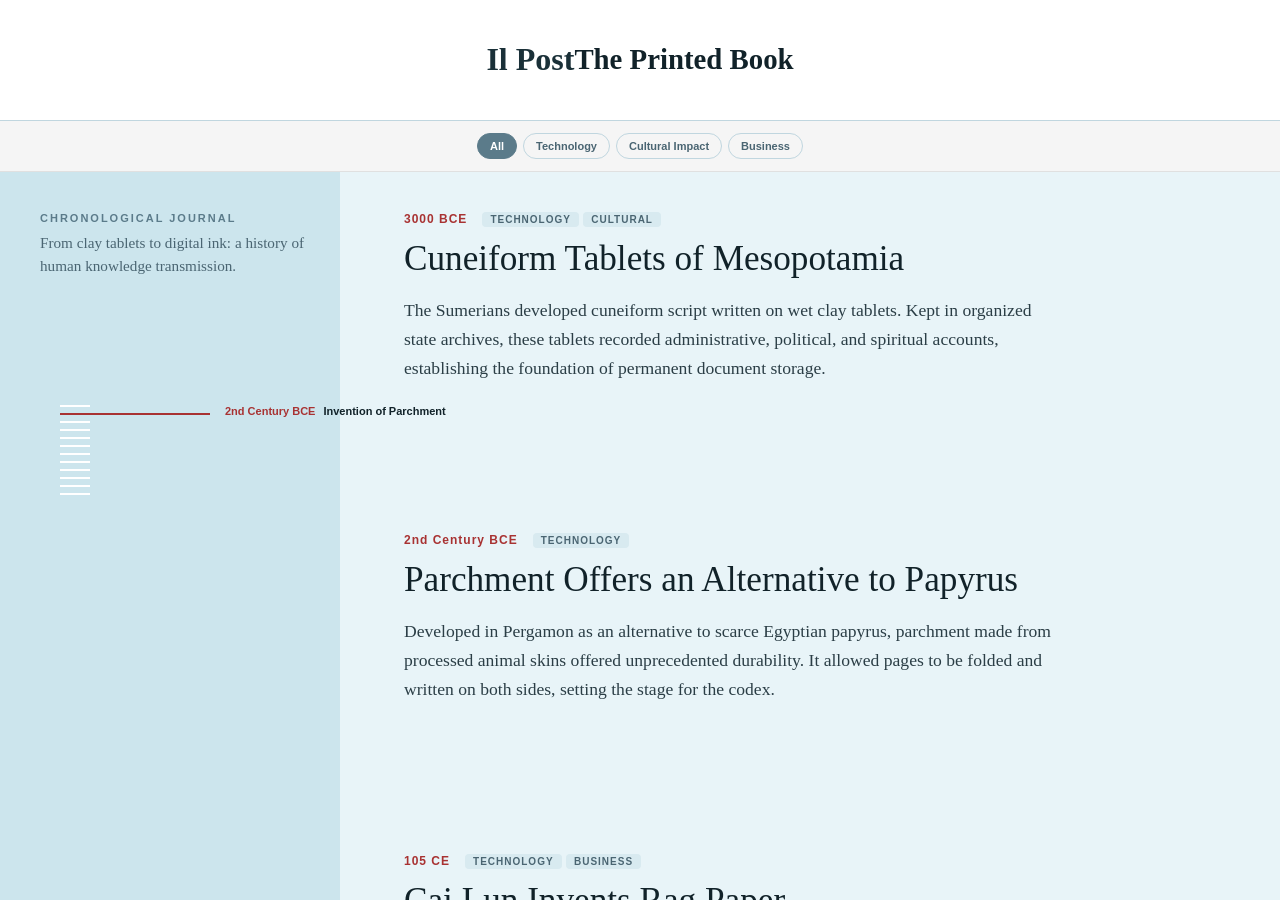
==== docs/index.html @ 60281491 "Update index.html - Restructure header, add mobile timeline, make articles collapsible" ====
<!DOCTYPE html>
<html lang="en">
<head>
  <meta charset="UTF-8">
  <meta name="viewport" content="width=device-width, initial-scale=1.0">
  <title>Il Post - The Printed Book</title>
  <link rel="stylesheet" href="style.css?v=4">
</head>
<body>
  <header class="top-header">
    <div class="header-left">
      <h1 class="header-logo">Il Post</h1>
    </div>
    <h1 class="header-title">The Printed Book</h1>
    <div class="header-right"></div>
  </header>

  <div class="subheader" id="subheader">
    <div class="subheader-filters">
      <button class="filter-btn active" data-filter="all">All</button>
      <button class="filter-btn" data-filter="technology">Technology</button>
      <button class="filter-btn" data-filter="cultural">Cultural Impact</button>
      <button class="filter-btn" data-filter="business">Business</button>
    </div>
  </div>

  <div class="main-content">
    <div class="sidebar">
      <header class="editorial-header">
        <span class="pub-meta">Chronological Journal</span>
        <p class="subtitle">From clay tablets to digital ink: a history of human knowledge transmission.</p>
      </header>
      
      <div class="timeline-bar" id="timeline-bar">
        <!-- Timeline lines dynamically generated by JS -->
      </div>
    </div>

    <main class="article-area" id="article-area">
      <!-- Article cards dynamically generated by JS -->
    </main>

    <div class="mobile-timeline" id="mobile-timeline">
      <!-- Mobile-friendly timeline generated by JS -->
    </div>
  </div>

  <!-- Home View (hidden by default) -->
  <div class="home-view" id="home-view" style="display: none;">
    <button class="back-button" id="back-button">← Back to Timeline</button>
    
    <div class="newspaper-layout">
      <div class="featured-article">
        <div class="featured-placeholder"></div>
        <div class="featured-text">
          <div class="featured-headline"></div>
          <div class="featured-description"></div>
        </div>
      </div>

      <div class="grid-articles">
        <div class="grid-item large">
          <div class="article-image"></div>
          <div class="article-headline"></div>
          <div class="article-snippet"></div>
        </div>

        <div class="grid-item">
          <div class="article-image"></div>
          <div class="article-headline"></div>
          <div class="article-snippet"></div>
        </div>

        <div class="grid-item">
          <div class="article-image"></div>
          <div class="article-headline"></div>
          <div class="article-snippet"></div>
        </div>

        <div class="grid-item">
          <div class="article-image"></div>
          <div class="article-headline"></div>
          <div class="article-snippet"></div>
        </div>

        <div class="grid-item">
          <div class="article-image"></div>
          <div class="article-headline"></div>
          <div class="article-snippet"></div>
        </div>

        <div class="grid-item large">
          <div class="article-image"></div>
          <div class="article-headline"></div>
          <div class="article-snippet"></div>
        </div>
      </div>

      <div class="sidebar-ads">
        <div class="ad-block"></div>
        <div class="ad-block"></div>
        <div class="ad-block"></div>
      </div>
    </div>
  </div>

  <script src="script.js?v=4"></script>
</body>
</html>
---- docs/style.css ----
/* Base Layout & Palette */
html, body {
  background-color: #e8f4f8;
  margin: 0;
  padding: 0;
  font-family: 'Georgia', serif;
  color: #1a3038;
  height: 100vh;
  overflow: hidden;
  display: flex;
  flex-direction: column;
}

/* Top Header */
.top-header {
  background-color: #ffffff;
  padding: 20px 40px;
  border-bottom: 1px solid #c0d6df;
  display: flex;
  justify-content: center;
  align-items: center;
  box-sizing: border-box;
  z-index: 30;
  position: relative;
}

.header-title {
  font-size: 1.8rem;
  font-weight: bold;
  color: #112229;
  margin: 0;
  cursor: pointer;
  transition: color 0.2s ease;
}

.header-title:hover {
  color: #5b7b8a;
}

/* Subheader */
.subheader {
  background-color: #f5f5f5;
  padding: 12px 40px;
  border-bottom: 1px solid #e0e0e0;
  display: flex;
  justify-content: center;
  align-items: center;
  z-index: 29;
}

.subheader-filters {
  display: flex;
  gap: 6px;
}

/* Main Content Container */
.main-content {
  display: flex;
  flex: 1;
  overflow: hidden;
}

/* Sidebar with light blue background */
.sidebar {
  position: relative;
  width: 340px;
  height: 100%;
  padding: 40px 20px 40px 40px;
  box-sizing: border-box;
  display: flex;
  flex-direction: column;
  justify-content: space-between;
  z-index: 10;
  pointer-events: none;
  background-color: #cce5ed;
}

.editorial-header {
  pointer-events: auto;
}

.pub-meta {
  font-family: 'Helvetica Neue', Arial, sans-serif;
  font-size: 11px;
  font-weight: bold;
  text-transform: uppercase;
  letter-spacing: 2px;
  color: #5b7b8a;
  display: block;
  margin-bottom: 8px;
}

.subtitle {
  font-size: 0.95rem;
  line-height: 1.5;
  color: #4a6572;
  margin: 0;
}

/* Filters */
.filter-btn {
  background: transparent;
  border: 1px solid #c0d6df;
  border-radius: 20px;
  padding: 6px 12px;
  font-family: 'Helvetica Neue', Arial, sans-serif;
  font-size: 11px;
  font-weight: bold;
  cursor: pointer;
  color: #4a6572;
  transition: all 0.2s ease;
}

.filter-btn:hover {
  background-color: #d8eaf0;
  color: #1a3038;
}

.filter-btn.active {
  background-color: #5b7b8a;
  color: #ffffff;
  border-color: #5b7b8a;
}

/* Timeline Bar (The Comb) - White */
.timeline-bar {
  position: fixed;
  left: 60px;
  top: 50%;
  transform: translateY(-50%);
  display: flex;
  flex-direction: column;
  justify-content: center;
  pointer-events: auto;
  z-index: 20;
}

.timeline-line {
  width: 30px;
  height: 2px;
  margin: 3px 0;
  background-color: #ffffff;
  cursor: pointer;
  position: relative;
  transition: width 0.3s cubic-bezier(0.25, 1, 0.5, 1), 
              background-color 0.3s, 
              opacity 0.4s ease, 
              transform 0.4s ease;
}

.timeline-line.hovered {
  width: 200px;
  background-color: #ffffff;
}

.timeline-line.hovered-above,
.timeline-line.hovered-below {
  width: 120px;
  background-color: #ffffff;
}

.timeline-line.hovered-near {
  width: 70px;
  background-color: #ffffff;
}

.timeline-line.active {
  background-color: #a83232;
  width: 150px;
}

.timeline-line .label {
  position: absolute;
  left: calc(100% + 15px);
  top: -8px;
  opacity: 0;
  pointer-events: none;
  transition: opacity 0.3s ease;
  white-space: nowrap;
  font-family: 'Helvetica Neue', Arial, sans-serif;
  font-size: 11px;
  font-weight: bold;
  color: #112229;
  display: flex;
  align-items: center;
  gap: 8px;
}

.timeline-line .label .label-date {
  color: #a83232;
}

.timeline-line.hovered .label,
.timeline-line.active .label {
  opacity: 1;
}

.timeline-line.filtered-out {
  opacity: 0.15;
  pointer-events: none;
}

/* Article Area */
.article-area {
  width: calc(100% - 340px);
  height: 100%;
  overflow-y: scroll;
  scroll-behavior: smooth;
  padding: 40px 10% 200px 5%;
  box-sizing: border-box;
  background-color: #e8f4f8;
}

.article-card {
  max-width: 650px;
  margin-bottom: 150px;
  opacity: 1;
  transform: translateY(0);
  transition: opacity 0.5s ease, transform 0.5s ease, filter 0.5s ease;
}

.article-card.filtered-out {
  opacity: 0.1;
  filter: blur(1px);
  pointer-events: none;
}

.card-meta {
  font-family: 'Helvetica Neue', Arial, sans-serif;
  font-size: 12px;
  font-weight: bold;
  letter-spacing: 1px;
  color: #a83232;
  margin-bottom: 12px;
  display: flex;
  gap: 15px;
  align-items: center;
}

.card-tag {
  background: #d8eaf0;
  color: #4a6572;
  padding: 2px 8px;
  border-radius: 4px;
  text-transform: uppercase;
  font-size: 10px;
}

.article-card h2 {
  font-family: 'Georgia', serif;
  font-size: 2.2rem;
  font-weight: normal;
  margin: 0 0 16px 0;
  color: #112229;
  line-height: 1.2;
}

.article-card p {
  font-size: 1.1rem;
  line-height: 1.65;
  color: #2b3e46;
  margin: 0;
}

.article-area::-webkit-scrollbar {
  width: 6px;
}
.article-area::-webkit-scrollbar-track {
  background: transparent;
}
.article-area::-webkit-scrollbar-thumb {
  background: #c0d6df;
  border-radius: 3px;
}

/* Home View / Newspaper Layout */
.home-view {
  width: 100%;
  height: 100%;
  overflow-y: auto;
  padding: 40px;
  box-sizing: border-box;
  background-color: #ffffff;
  position: relative;
}

.back-button {
  position: fixed;
  top: 20px;
  right: 40px;
  background-color: #5b7b8a;
  color: #ffffff;
  border: none;
  padding: 10px 20px;
  border-radius: 4px;
  font-family: 'Helvetica Neue', Arial, sans-serif;
  font-size: 12px;
  font-weight: bold;
  cursor: pointer;
  transition: background-color 0.2s ease;
  z-index: 50;
}

.back-button:hover {
  background-color: #4a6572;
}

.newspaper-layout {
  max-width: 1200px;
  margin: 0 auto;
  display: grid;
  grid-template-columns: 1fr 300px;
  gap: 30px;
}

/* Featured Article */
.featured-article {
  grid-column: 1;
  display: grid;
  grid-template-columns: 400px 1fr;
  gap: 20px;
  margin-bottom: 30px;
  align-items: start;
}

.featured-placeholder {
  width: 400px;
  height: 250px;
  background: linear-gradient(135deg, #e0e0e0 0%, #f5f5f5 100%);
  border-radius: 4px;
}

.featured-text {
  display: flex;
  flex-direction: column;
  justify-content: center;
  gap: 12px;
}

.featured-headline {
  width: 100%;
  height: 32px;
  background: #d8d8d8;
  border-radius: 4px;
}

.featured-description {
  width: 95%;
  height: 80px;
  background: #efefef;
  border-radius: 4px;
}

/* Article Grid */
.grid-articles {
  grid-column: 1;
  display: grid;
  grid-template-columns: repeat(2, 1fr);
  gap: 25px;
  margin-bottom: 30px;
}

.grid-item {
  display: flex;
  flex-direction: column;
  gap: 12px;
}

.grid-item.large {
  grid-column: span 2;
}

.grid-item.large .article-image {
  width: 100%;
  height: 300px;
}

.article-image {
  width: 100%;
  height: 180px;
  background: linear-gradient(135deg, #e8e8e8 0%, #f8f8f8 100%);
  border-radius: 4px;
}

.article-headline {
  width: 100%;
  height: 20px;
  background: #d5d5d5;
  border-radius: 3px;
}

.article-snippet {
  width: 95%;
  height: 40px;
  background: #efefef;
  border-radius: 3px;
}

/* Sidebar Ads */
.sidebar-ads {
  grid-column: 2;
  display: flex;
  flex-direction: column;
  gap: 20px;
  align-self: start;
  grid-row: 1 / 10;
}

.ad-block {
  width: 100%;
  height: 250px;
  background: linear-gradient(135deg, #f0f0f0 0%, #fafafa 100%);
  border-radius: 4px;
  border: 1px solid #e0e0e0;
}
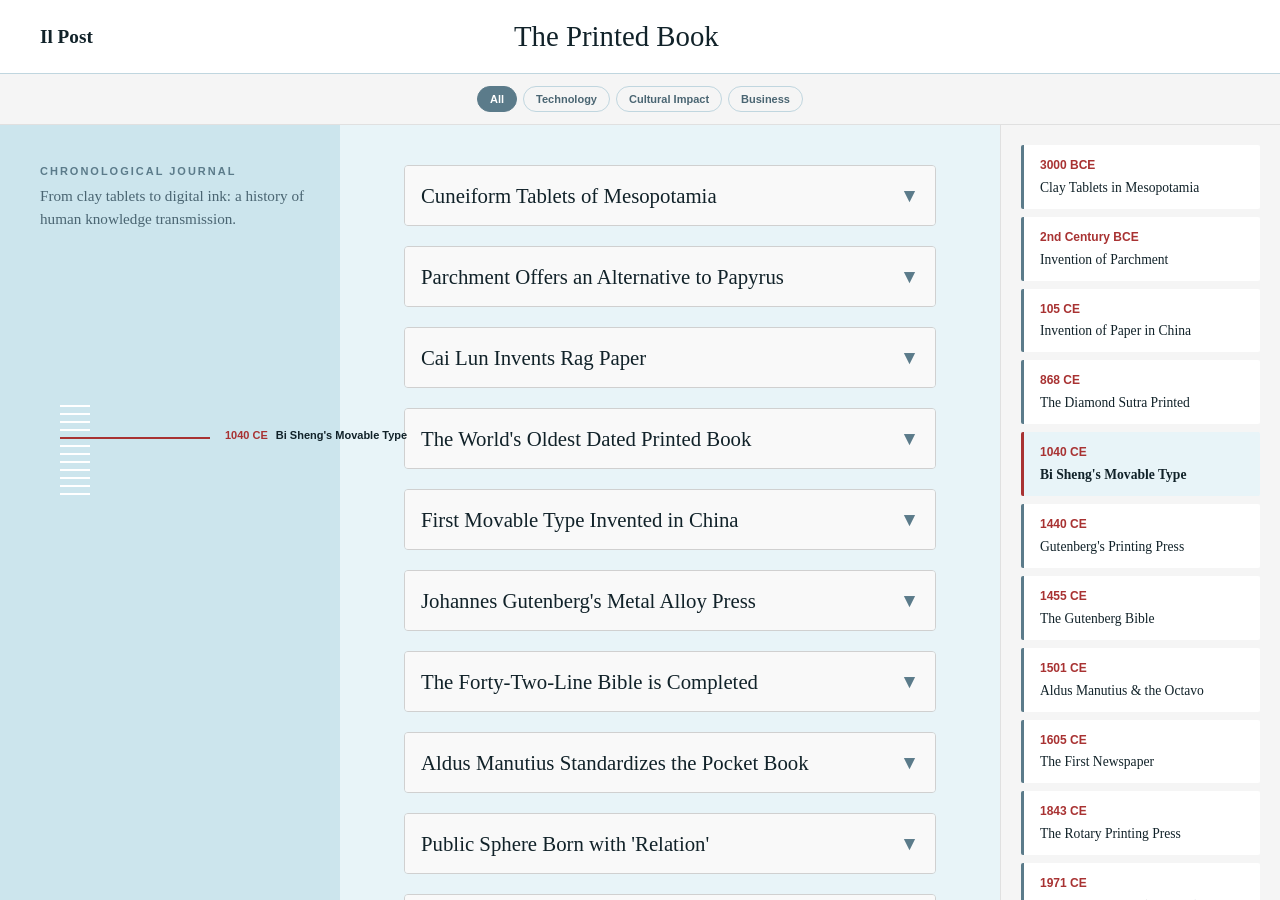
==== commit 569e7fff: "Fix: Il Post clickable in top-left, click triggers home view" ====
--- a/docs/index.html
+++ b/docs/index.html
@@ -4,13 +4,11 @@
   <meta charset="UTF-8">
   <meta name="viewport" content="width=device-width, initial-scale=1.0">
   <title>Il Post - The Printed Book</title>
-  <link rel="stylesheet" href="style.css?v=4">
+  <link rel="stylesheet" href="style.css?v=5">
 </head>
 <body>
   <header class="top-header">
-    <div class="header-left">
-      <h1 class="header-logo">Il Post</h1>
-    </div>
+    <h1 class="header-logo">Il Post</h1>
     <h1 class="header-title">The Printed Book</h1>
     <div class="header-right"></div>
   </header>
@@ -104,6 +102,6 @@
     </div>
   </div>
 
-  <script src="script.js?v=4"></script>
+  <script src="script.js?v=5"></script>
 </body>
 </html>
--- a/docs/style.css
+++ b/docs/style.css
@@ -17,15 +17,18 @@
   padding: 20px 40px;
   border-bottom: 1px solid #c0d6df;
   display: flex;
-  justify-content: center;
+  justify-content: space-between;
   align-items: center;
   box-sizing: border-box;
   z-index: 30;
-  position: relative;
-}
-
-.header-title {
-  font-size: 1.8rem;
+}
+
+.header-left {
+  flex: 0 0 auto;
+}
+
+.header-logo {
+  font-size: 1.2rem;
   font-weight: bold;
   color: #112229;
   margin: 0;
@@ -33,8 +36,22 @@
   transition: color 0.2s ease;
 }
 
-.header-title:hover {
+.header-logo:hover {
   color: #5b7b8a;
+}
+
+.header-title {
+  font-size: 1.8rem;
+  font-weight: normal;
+  color: #112229;
+  margin: 0;
+  flex: 1;
+  text-align: center;
+}
+
+.header-right {
+  flex: 0 0 auto;
+  width: 100px;
 }
 
 /* Subheader */
@@ -46,6 +63,10 @@
   justify-content: center;
   align-items: center;
   z-index: 29;
+}
+
+.subheader.hidden {
+  display: none;
 }
 
 .subheader-filters {
@@ -202,27 +223,68 @@
 
 /* Article Area */
 .article-area {
-  width: calc(100% - 340px);
+  flex: 1;
   height: 100%;
   overflow-y: scroll;
   scroll-behavior: smooth;
-  padding: 40px 10% 200px 5%;
+  padding: 40px 5%;
   box-sizing: border-box;
   background-color: #e8f4f8;
 }
 
+/* Collapsible Article Cards */
 .article-card {
-  max-width: 650px;
-  margin-bottom: 150px;
-  opacity: 1;
-  transform: translateY(0);
-  transition: opacity 0.5s ease, transform 0.5s ease, filter 0.5s ease;
-}
-
-.article-card.filtered-out {
-  opacity: 0.1;
-  filter: blur(1px);
-  pointer-events: none;
+  max-width: 600px;
+  margin-bottom: 20px;
+  background: #ffffff;
+  border: 1px solid #d0d0d0;
+  border-radius: 4px;
+  cursor: pointer;
+  transition: all 0.3s ease;
+  overflow: hidden;
+}
+
+.article-card:hover {
+  box-shadow: 0 2px 8px rgba(0, 0, 0, 0.1);
+}
+
+.article-card-header {
+  padding: 16px;
+  background: #f9f9f9;
+  display: flex;
+  justify-content: space-between;
+  align-items: center;
+}
+
+.article-card h2 {
+  font-family: 'Georgia', serif;
+  font-size: 1.3rem;
+  font-weight: normal;
+  margin: 0;
+  color: #112229;
+  line-height: 1.3;
+  flex: 1;
+}
+
+.article-toggle {
+  font-size: 1.2rem;
+  color: #5b7b8a;
+  margin-left: 16px;
+  transition: transform 0.3s ease;
+}
+
+.article-card.expanded .article-toggle {
+  transform: rotate(180deg);
+}
+
+.article-card-content {
+  max-height: 0;
+  overflow: hidden;
+  transition: max-height 0.3s ease;
+}
+
+.article-card.expanded .article-card-content {
+  max-height: 1000px;
 }
 
 .card-meta {
@@ -233,8 +295,9 @@
   color: #a83232;
   margin-bottom: 12px;
   display: flex;
-  gap: 15px;
-  align-items: center;
+  gap: 12px;
+  flex-wrap: wrap;
+  padding: 0 16px 16px 16px;
 }
 
 .card-tag {
@@ -246,20 +309,17 @@
   font-size: 10px;
 }
 
-.article-card h2 {
-  font-family: 'Georgia', serif;
-  font-size: 2.2rem;
-  font-weight: normal;
-  margin: 0 0 16px 0;
-  color: #112229;
-  line-height: 1.2;
-}
-
 .article-card p {
-  font-size: 1.1rem;
+  font-size: 1rem;
   line-height: 1.65;
   color: #2b3e46;
   margin: 0;
+  padding: 0 16px 16px 16px;
+}
+
+.article-card.filtered-out {
+  opacity: 0.1;
+  pointer-events: none;
 }
 
 .article-area::-webkit-scrollbar {
@@ -271,6 +331,53 @@
 .article-area::-webkit-scrollbar-thumb {
   background: #c0d6df;
   border-radius: 3px;
+}
+
+/* Mobile Timeline */
+.mobile-timeline {
+  width: 280px;
+  height: 100%;
+  padding: 20px;
+  box-sizing: border-box;
+  background-color: #f5f5f5;
+  border-left: 1px solid #e0e0e0;
+  overflow-y: auto;
+}
+
+.mobile-timeline-item {
+  padding: 12px 16px;
+  margin-bottom: 8px;
+  background: #ffffff;
+  border-left: 3px solid #5b7b8a;
+  border-radius: 2px;
+  cursor: pointer;
+  transition: all 0.2s ease;
+  font-size: 0.9rem;
+  line-height: 1.4;
+}
+
+.mobile-timeline-item:hover {
+  background: #f0f0f0;
+  border-left-color: #a83232;
+}
+
+.mobile-timeline-item.active {
+  background: #e8f4f8;
+  border-left-color: #a83232;
+  font-weight: bold;
+}
+
+.mobile-timeline-date {
+  font-family: 'Helvetica Neue', Arial, sans-serif;
+  font-size: 0.75rem;
+  color: #a83232;
+  font-weight: bold;
+  margin-bottom: 4px;
+}
+
+.mobile-timeline-title {
+  color: #112229;
+  font-size: 0.85rem;
 }
 
 /* Home View / Newspaper Layout */
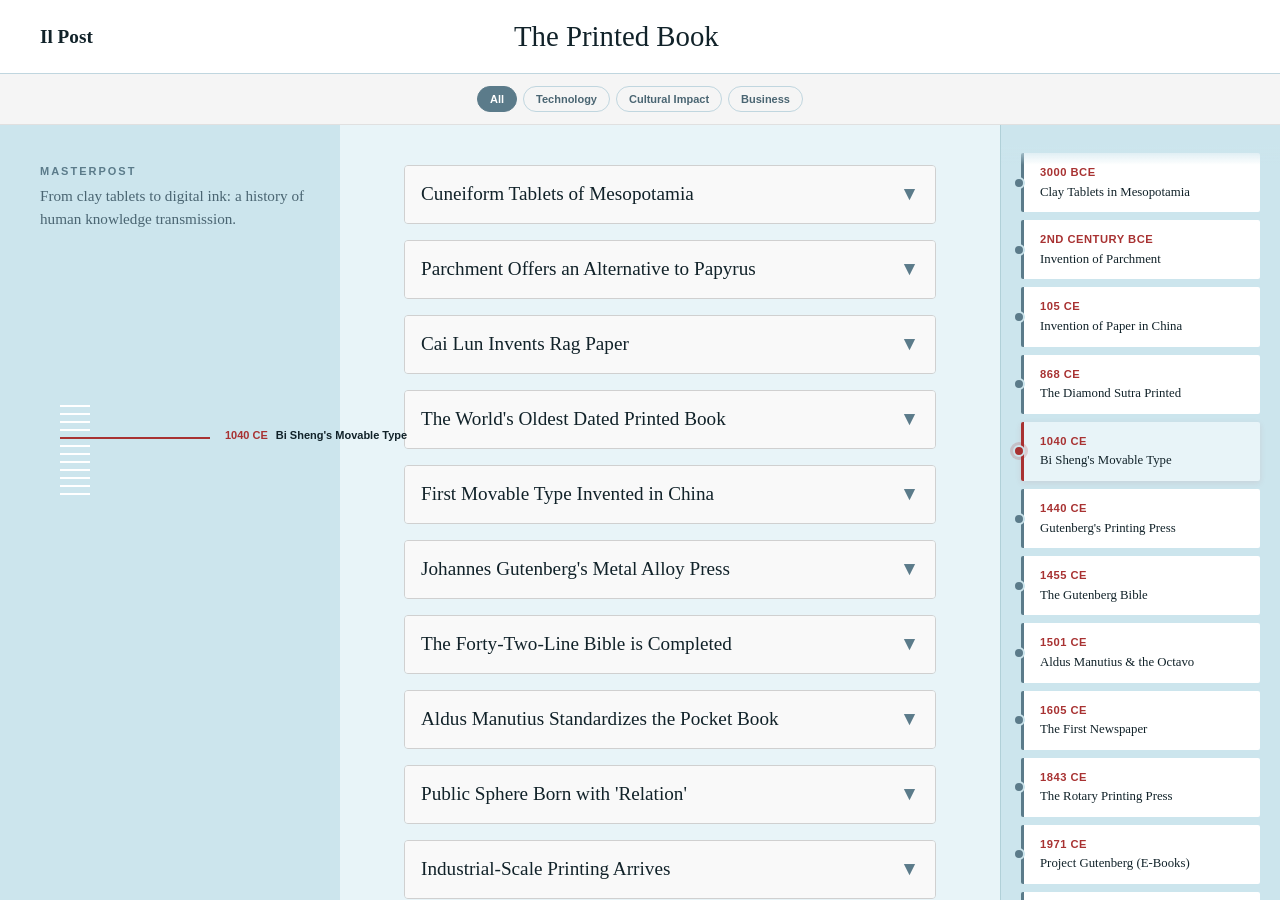
==== commit 378024a7: "almm" ====
--- a/docs/index.html
+++ b/docs/index.html
@@ -25,7 +25,7 @@
   <div class="main-content">
     <div class="sidebar">
       <header class="editorial-header">
-        <span class="pub-meta">Chronological Journal</span>
+        <span class="pub-meta">Masterpost</span>
         <p class="subtitle">From clay tablets to digital ink: a history of human knowledge transmission.</p>
       </header>
       
--- a/docs/style.css
+++ b/docs/style.css
@@ -21,10 +21,7 @@
   align-items: center;
   box-sizing: border-box;
   z-index: 30;
-}
-
-.header-left {
-  flex: 0 0 auto;
+  position: relative;
 }
 
 .header-logo {
@@ -34,6 +31,7 @@
   margin: 0;
   cursor: pointer;
   transition: color 0.2s ease;
+  white-space: nowrap;
 }
 
 .header-logo:hover {
@@ -63,6 +61,7 @@
   justify-content: center;
   align-items: center;
   z-index: 29;
+  transition: opacity 0.3s ease;
 }
 
 .subheader.hidden {
@@ -235,13 +234,12 @@
 /* Collapsible Article Cards */
 .article-card {
   max-width: 600px;
-  margin-bottom: 20px;
+  margin-bottom: 16px;
   background: #ffffff;
   border: 1px solid #d0d0d0;
   border-radius: 4px;
-  cursor: pointer;
+  overflow: hidden;
   transition: all 0.3s ease;
-  overflow: hidden;
 }
 
 .article-card:hover {
@@ -254,11 +252,18 @@
   display: flex;
   justify-content: space-between;
   align-items: center;
+  cursor: pointer;
+  user-select: none;
+  transition: background 0.2s ease;
+}
+
+.article-card-header:hover {
+  background: #f0f0f0;
 }
 
 .article-card h2 {
   font-family: 'Georgia', serif;
-  font-size: 1.3rem;
+  font-size: 1.2rem;
   font-weight: normal;
   margin: 0;
   color: #112229;
@@ -271,6 +276,7 @@
   color: #5b7b8a;
   margin-left: 16px;
   transition: transform 0.3s ease;
+  flex-shrink: 0;
 }
 
 .article-card.expanded .article-toggle {
@@ -280,11 +286,12 @@
 .article-card-content {
   max-height: 0;
   overflow: hidden;
-  transition: max-height 0.3s ease;
+  transition: max-height 0.4s ease-out;
 }
 
 .article-card.expanded .article-card-content {
-  max-height: 1000px;
+  max-height: 1500px;
+  transition: max-height 0.4s ease-in;
 }
 
 .card-meta {
@@ -297,7 +304,7 @@
   display: flex;
   gap: 12px;
   flex-wrap: wrap;
-  padding: 0 16px 16px 16px;
+  padding: 0 16px 12px 16px;
 }
 
 .card-tag {
@@ -333,51 +340,103 @@
   border-radius: 3px;
 }
 
-/* Mobile Timeline */
+/* Mobile Timeline - Personalized Design */
 .mobile-timeline {
   width: 280px;
   height: 100%;
   padding: 20px;
   box-sizing: border-box;
-  background-color: #f5f5f5;
-  border-left: 1px solid #e0e0e0;
+  background-color: #cce5ed;
+  border-left: 1px solid #b0d0d8;
   overflow-y: auto;
+  display: flex;
+  flex-direction: column;
+  gap: 8px;
+}
+
+.mobile-timeline::before {
+  content: '';
+  position: sticky;
+  top: 0;
+  height: 20px;
+  background: linear-gradient(to bottom, #cce5ed, transparent);
+  margin: -20px -20px 0 -20px;
+  padding: 20px 20px 0 20px;
+  z-index: 5;
 }
 
 .mobile-timeline-item {
   padding: 12px 16px;
-  margin-bottom: 8px;
   background: #ffffff;
   border-left: 3px solid #5b7b8a;
   border-radius: 2px;
   cursor: pointer;
   transition: all 0.2s ease;
-  font-size: 0.9rem;
-  line-height: 1.4;
+  font-size: 0.85rem;
+  line-height: 1.3;
+  position: relative;
+}
+
+.mobile-timeline-item::before {
+  content: '';
+  position: absolute;
+  left: -11px;
+  top: 50%;
+  transform: translateY(-50%);
+  width: 8px;
+  height: 8px;
+  background: #5b7b8a;
+  border-radius: 50%;
+  border: 2px solid #cce5ed;
 }
 
 .mobile-timeline-item:hover {
-  background: #f0f0f0;
+  background: #f5f5f5;
   border-left-color: #a83232;
+  transform: translateX(4px);
+}
+
+.mobile-timeline-item:hover::before {
+  background: #a83232;
 }
 
 .mobile-timeline-item.active {
   background: #e8f4f8;
   border-left-color: #a83232;
   font-weight: bold;
+  box-shadow: 0 2px 6px rgba(168, 50, 50, 0.1);
+}
+
+.mobile-timeline-item.active::before {
+  background: #a83232;
+  box-shadow: 0 0 0 3px rgba(168, 50, 50, 0.2);
 }
 
 .mobile-timeline-date {
   font-family: 'Helvetica Neue', Arial, sans-serif;
-  font-size: 0.75rem;
+  font-size: 0.7rem;
   color: #a83232;
   font-weight: bold;
   margin-bottom: 4px;
+  text-transform: uppercase;
+  letter-spacing: 0.5px;
 }
 
 .mobile-timeline-title {
   color: #112229;
-  font-size: 0.85rem;
+  font-size: 0.8rem;
+  font-weight: 500;
+}
+
+.mobile-timeline::-webkit-scrollbar {
+  width: 6px;
+}
+.mobile-timeline::-webkit-scrollbar-track {
+  background: transparent;
+}
+.mobile-timeline::-webkit-scrollbar-thumb {
+  background: #b0d0d8;
+  border-radius: 3px;
 }
 
 /* Home View / Newspaper Layout */
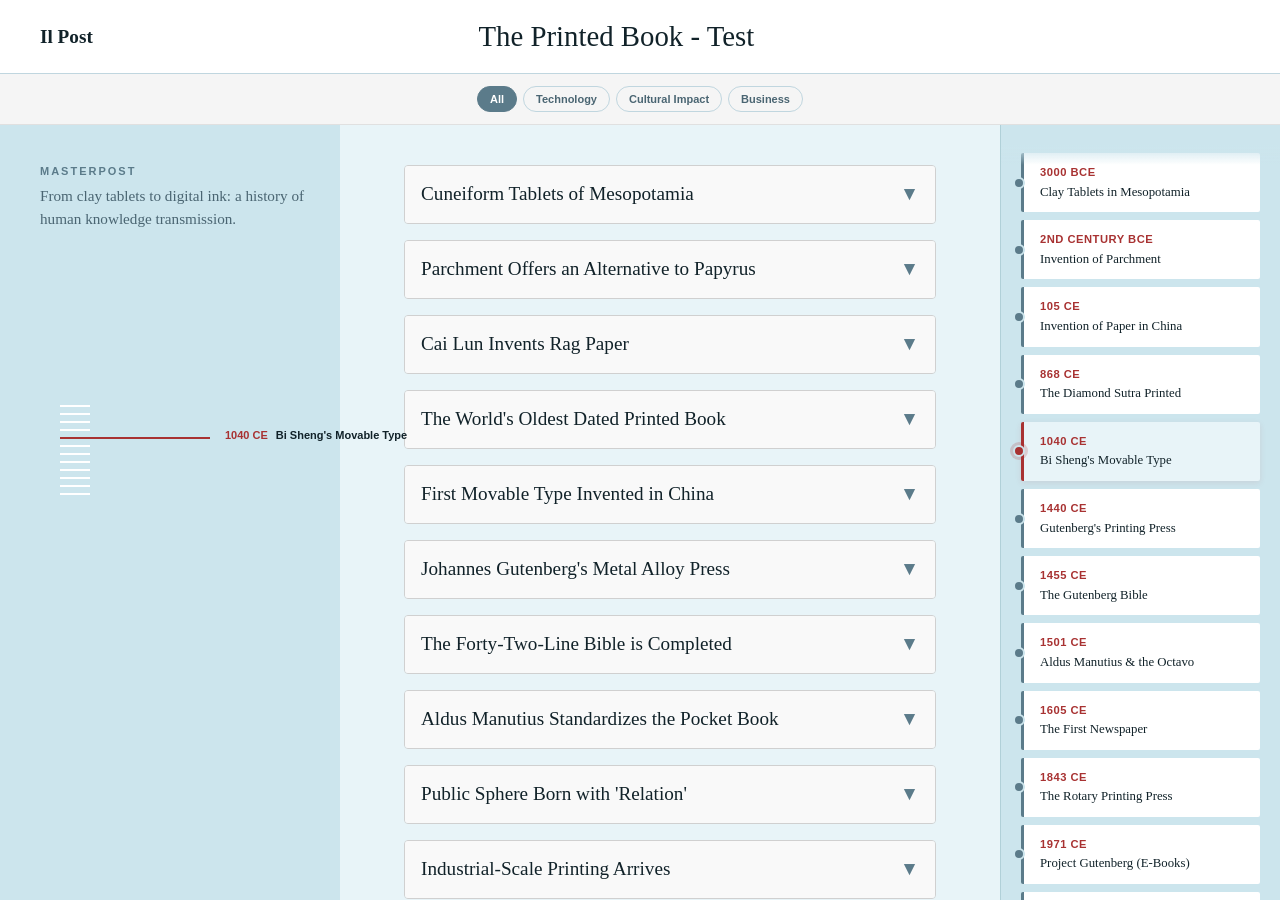
==== commit 1ea1465f: "test" ====
--- a/docs/index.html
+++ b/docs/index.html
@@ -9,7 +9,7 @@
 <body>
   <header class="top-header">
     <h1 class="header-logo">Il Post</h1>
-    <h1 class="header-title">The Printed Book</h1>
+    <h1 class="header-title">The Printed Book - Test</h1>
     <div class="header-right"></div>
   </header>
 
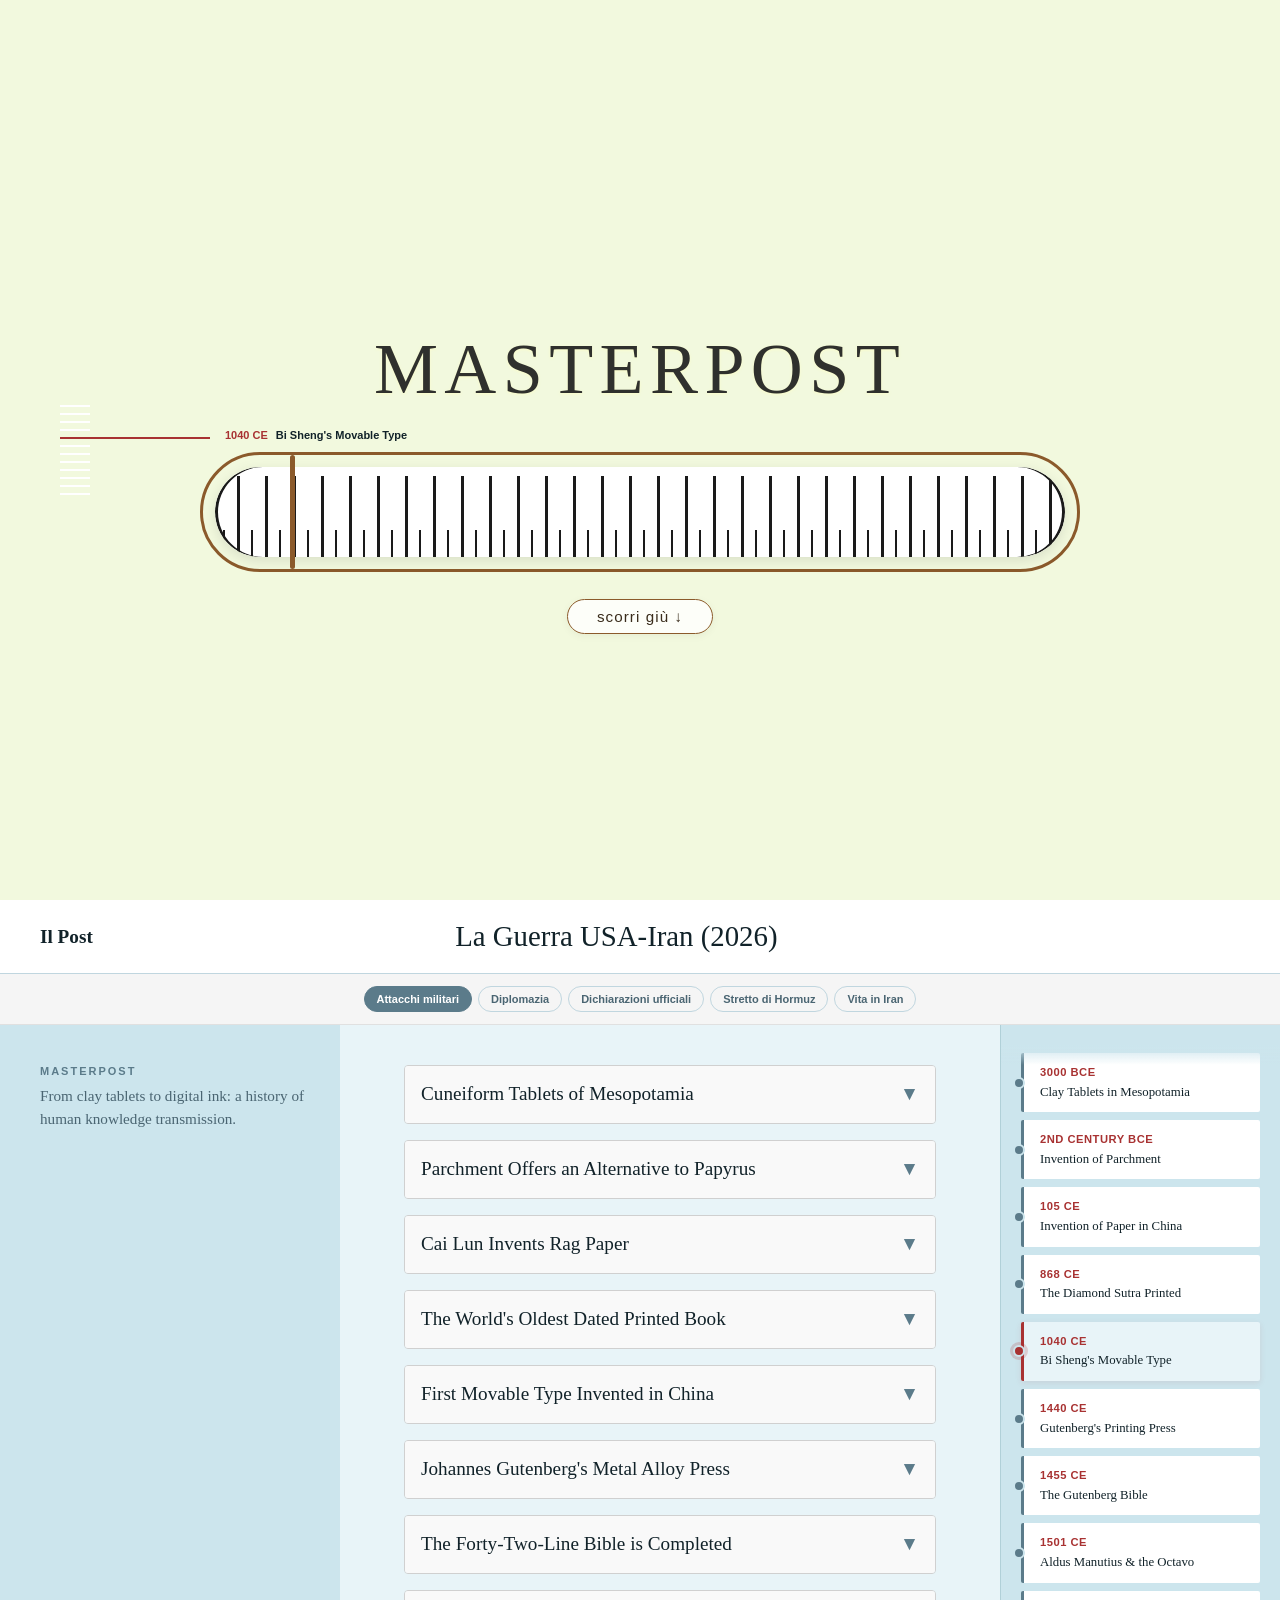
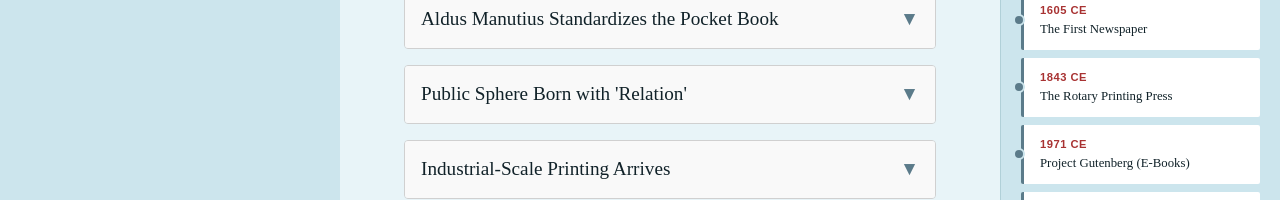
==== commit 7db4986a: "MajorUpdate" ====
--- a/docs/index.html
+++ b/docs/index.html
@@ -4,104 +4,96 @@
   <meta charset="UTF-8">
   <meta name="viewport" content="width=device-width, initial-scale=1.0">
   <title>Il Post - The Printed Book</title>
-  <link rel="stylesheet" href="style.css?v=5">
+  <link rel="stylesheet" href="style.css?v=7">
 </head>
 <body>
-  <header class="top-header">
-    <h1 class="header-logo">Il Post</h1>
-    <h1 class="header-title">The Printed Book - Test</h1>
-    <div class="header-right"></div>
-  </header>
 
-  <div class="subheader" id="subheader">
-    <div class="subheader-filters">
-      <button class="filter-btn active" data-filter="all">All</button>
-      <button class="filter-btn" data-filter="technology">Technology</button>
-      <button class="filter-btn" data-filter="cultural">Cultural Impact</button>
-      <button class="filter-btn" data-filter="business">Business</button>
+  <!-- NUOVA COPERTINA (montagna + MASTERPOST + timeline + scorri giù) -->
+  <section class="cover-section" id="cover-section">
+    <div class="cover-hero">
+      <div class="cover-container">
+        <h1 class="cover-title">MASTERPOST</h1>
+        <div class="cover-timeline-wrapper" id="coverTimelineWrapper">
+          <div class="cover-timeline-bar" id="coverTimelineBar"></div>
+          <div class="cover-timeline-indicator" id="coverIndicator"></div>
+        </div>
+        <button class="cover-scroll-button" onclick="scrollToMain()">
+          scorri giù ↓
+        </button>
+      </div>
     </div>
-  </div>
+  </section>
 
-  <div class="main-content">
-    <div class="sidebar">
-      <header class="editorial-header">
-        <span class="pub-meta">Masterpost</span>
-        <p class="subtitle">From clay tablets to digital ink: a history of human knowledge transmission.</p>
-      </header>
-      
-      <div class="timeline-bar" id="timeline-bar">
-        <!-- Timeline lines dynamically generated by JS -->
+  <!-- CONTENITORE PRINCIPALE (header + subheader + masterpost + home view) -->
+  <div class="main-wrapper" id="main-wrapper">
+    <header class="top-header">
+      <h1 class="header-logo">Il Post</h1>
+      <h1 class="header-title">La Guerra USA-Iran (2026)</h1>
+      <div class="header-right"></div>
+    </header>
+
+    <div class="subheader" id="subheader">
+      <div class="subheader-filters">
+        <button class="filter-btn active" data-filter="all">Attacchi militari</button>
+        <button class="filter-btn" data-filter="technology">Diplomazia</button>
+        <button class="filter-btn" data-filter="cultural">Dichiarazioni ufficiali</button>
+        <button class="filter-btn" data-filter="business">Stretto di Hormuz</button>
+        <button class="filter-btn" data-filter="business">Vita in Iran</button>
       </div>
     </div>
 
-    <main class="article-area" id="article-area">
-      <!-- Article cards dynamically generated by JS -->
-    </main>
-
-    <div class="mobile-timeline" id="mobile-timeline">
-      <!-- Mobile-friendly timeline generated by JS -->
-    </div>
-  </div>
-
-  <!-- Home View (hidden by default) -->
-  <div class="home-view" id="home-view" style="display: none;">
-    <button class="back-button" id="back-button">← Back to Timeline</button>
-    
-    <div class="newspaper-layout">
-      <div class="featured-article">
-        <div class="featured-placeholder"></div>
-        <div class="featured-text">
-          <div class="featured-headline"></div>
-          <div class="featured-description"></div>
-        </div>
+    <div class="main-content">
+      <div class="sidebar">
+        <header class="editorial-header">
+          <span class="pub-meta">Masterpost</span>
+          <p class="subtitle">From clay tablets to digital ink: a history of human knowledge transmission.</p>
+        </header>
+        <div class="timeline-bar" id="timeline-bar"></div>
       </div>
 
-      <div class="grid-articles">
-        <div class="grid-item large">
-          <div class="article-image"></div>
-          <div class="article-headline"></div>
-          <div class="article-snippet"></div>
+      <main class="article-area" id="article-area"></main>
+
+      <div class="mobile-timeline" id="mobile-timeline"></div>
+    </div>
+
+    <div class="home-view" id="home-view" style="display: none;">
+      <button class="back-button" id="back-button">← Back to Timeline</button>
+      <div class="newspaper-layout">
+        <!-- (contenuto fittizio invariato) -->
+        <div class="featured-article">
+          <div class="featured-placeholder"></div>
+          <div class="featured-text">
+            <div class="featured-headline"></div>
+            <div class="featured-description"></div>
+          </div>
         </div>
-
-        <div class="grid-item">
-          <div class="article-image"></div>
-          <div class="article-headline"></div>
-          <div class="article-snippet"></div>
+        <div class="grid-articles">
+          <div class="grid-item large"><div class="article-image"></div><div class="article-headline"></div><div class="article-snippet"></div></div>
+          <div class="grid-item"><div class="article-image"></div><div class="article-headline"></div><div class="article-snippet"></div></div>
+          <div class="grid-item"><div class="article-image"></div><div class="article-headline"></div><div class="article-snippet"></div></div>
+          <div class="grid-item"><div class="article-image"></div><div class="article-headline"></div><div class="article-snippet"></div></div>
+          <div class="grid-item"><div class="article-image"></div><div class="article-headline"></div><div class="article-snippet"></div></div>
+          <div class="grid-item large"><div class="article-image"></div><div class="article-headline"></div><div class="article-snippet"></div></div>
         </div>
-
-        <div class="grid-item">
-          <div class="article-image"></div>
-          <div class="article-headline"></div>
-          <div class="article-snippet"></div>
+        <div class="sidebar-ads">
+          <div class="ad-block"></div>
+          <div class="ad-block"></div>
+          <div class="ad-block"></div>
         </div>
-
-        <div class="grid-item">
-          <div class="article-image"></div>
-          <div class="article-headline"></div>
-          <div class="article-snippet"></div>
-        </div>
-
-        <div class="grid-item">
-          <div class="article-image"></div>
-          <div class="article-headline"></div>
-          <div class="article-snippet"></div>
-        </div>
-
-        <div class="grid-item large">
-          <div class="article-image"></div>
-          <div class="article-headline"></div>
-          <div class="article-snippet"></div>
-        </div>
-      </div>
-
-      <div class="sidebar-ads">
-        <div class="ad-block"></div>
-        <div class="ad-block"></div>
-        <div class="ad-block"></div>
       </div>
     </div>
   </div>
 
-  <script src="script.js?v=5"></script>
+  <!-- COPERTINA INIZIALE (immagine + due pulsanti) -->
+  <div id="initial-cover" class="initial-cover">
+    <!-- Cerchio invisibile che si espanderà al click -->
+    <div id="transition-ripple" class="transition-ripple"></div>
+    <!-- pulsante, ora trasparente -->
+
+    <button id="masterpost-button" onclick="triggerCoverAnimation()">MasterPost Guerra Usa Iran</button>
+
+  </div>
+
+  <script src="script.js?v=7"></script>
 </body>
 </html>
--- a/docs/style.css
+++ b/docs/style.css
@@ -1,14 +1,219 @@
-/* Base Layout & Palette */
+/* ========== RESET E STRUTTURA SCORREVOLE ========== */
 html, body {
-  background-color: #e8f4f8;
   margin: 0;
   padding: 0;
   font-family: 'Georgia', serif;
   color: #1a3038;
+  background-color: #e8f4f8;
+  scroll-behavior: smooth;
+}
+
+/* ========== COPERTINA INIZIALE (overlay fisso) ========== */
+.initial-cover {
+  position: fixed;
+  top: 0;
+  left: 0;
+  width: 100vw;
   height: 100vh;
+  background-image: url('IlPostFigma.png');
+  background-size: cover;
+  background-position: center;
+  display: flex;
+  justify-content: center;
+  align-items: center;
+  gap: 2rem;
+  z-index: 1000;
+
+  /* Gestione della dissolvenza finale */
+  transition: opacity 0.25s ease-out, visibility 0.25s;
+  opacity: 1;
+  visibility: visible;
+}
+
+.initial-cover.fade-out {
+  opacity: 0;
+  visibility: hidden;
+}
+
+#masterpost-button {
+  /* Regola queste dimensioni (o usa width/height) per coprire il tuo bottone disegnato */
+  padding: 20px 40px; 
+  font-size: 1.5rem;
+  font-weight: bold;
+  border: none;
+  cursor: pointer;
+  border-radius: 10px;
+  
+  /* Rendo il testo e lo sfondo invisibili ma perfettamente cliccabili */
+  color: transparent;
+  background-color: transparent;
+  
+  /* Sicurezza per i livelli di click */
+  position: relative;
+  z-index: 1010; 
+  outline: none;
+}
+/* ========== EFFETTO DI ESPANSIONE (RIPPLE) ========== */
+.transition-ripple {
+  position: absolute;
+  /* Parte dal centro (coincide con la posizione attuale del bottone) */
+  top: 50%;
+  left: 50%;
+  transform: translate(-50%, -50%);
+  width: 0;
+  height: 0;
+  border-radius: 50%;
+  
+  /* Scegli il colore dell'onda d'urto (es. bianco, nero, o un rosso #ff0000) */
+  background-color: ##fffd8d; 
+  
+  pointer-events: none; /* Evita che blocchi il click sul bottone */
+  z-index: 1005;
+  
+  /* Transizione fluida e d'impatto per l'apertura */
+  transition: width 0.4s cubic-bezier(0.1, 0.8, 0.3, 1), 
+              height 0.4s cubic-bezier(0.1, 0.8, 0.3, 1);
+}
+
+/* Quando attivato, si espande fino a coprire qualsiasi schermo (vmax) */
+.transition-ripple.expand {
+  width: 250vmax;
+  height: 250vmax;
+}
+
+/* ========== NUOVA COPERTINA (montagna + MASTERPOST) ========== */
+.cover-section {
+  height: 100vh;
+  width: 100%;
+  background-image: url('https://www.radiopopolare.it/_next/image?url=%2Fwp-content%2Fuploads%2F2026%2F03%2FIran-2026-ANSA.jpg&w=2560&q=85');
+  background-size: cover;
+  background-position: center 30%;
+  background-repeat: no-repeat;
+  position: relative;
+  display: flex;
+  align-items: center;
+  justify-content: center;
+}
+
+.cover-section::after {
+  content: "";
+  position: absolute;
+  top: 0;
+  left: 0;
+  width: 100%;
+  height: 100%;
+  background-color: rgba(255, 255, 191, 0.45);
+  backdrop-filter: blur(1px);
+  z-index: 0;
+}
+
+.cover-hero {
+  position: relative;
+  z-index: 2;
+  width: 100%;
+  max-width: 850px;
+  padding: 0 1.5rem;
+  display: flex;
+  flex-direction: column;
+  align-items: center;
+}
+
+.cover-container {
+  width: 100%;
+  display: flex;
+  flex-direction: column;
+  align-items: center;
+}
+
+.cover-title {
+  font-size: clamp(2.2rem, 8vw, 4.5rem);
+  font-weight: 400;
+  font-family: 'Times New Roman', Times, serif;
+  letter-spacing: 0.4rem;
+  text-transform: uppercase;
+  color: #1a1a1a;
+  margin-bottom: 2.5rem;
+  text-align: center;
+  line-height: 1.2;
+  opacity: 0.9;
+  text-shadow: 0 1px 3px rgba(255,255,191,0.8);
+  user-select: none;
+}
+
+.cover-timeline-wrapper {
+  position: relative;
+  width: 100%;
+  border: 3px solid #8B5A2B;
+  padding: 12px;
+  border-radius: 60px;
+  background: transparent;
+  margin-bottom: 0.5rem;
+}
+
+.cover-timeline-bar {
+  width: 100%;
+  height: 90px;
+  background-color: #ffffff;
+  border-radius: 45px;
+  box-shadow: inset 3px 0 0 #1a1a1a, inset -3px 0 0 #1a1a1a, 0 4px 14px rgba(0,0,0,0.1);
+  background-image:
+    repeating-linear-gradient(to right, transparent 0px, transparent 3px, #1a1a1a 3px, #1a1a1a 6px, transparent 6px, transparent 28px),
+    repeating-linear-gradient(to right, transparent 0px, transparent 17px, #1a1a1a 17px, #1a1a1a 19px, transparent 19px, transparent 28px);
+  background-size: 28px 90%, 28px 30%;
+  background-position: bottom, bottom;
+  background-repeat: repeat-x;
+}
+
+.cover-timeline-indicator {
+  position: absolute;
+  top: 0;
+  bottom: 0;
+  width: 5px;
+  background-color: #8B5A2B;
+  border-radius: 3px;
+  cursor: grab;
+  z-index: 10;
+  transition: background-color 0.15s;
+  left: 10%;
+}
+
+.cover-timeline-indicator:active {
+  cursor: grabbing;
+  background-color: #6b4226;
+}
+
+.cover-scroll-button {
+  margin-top: 1.2rem;
+  background: rgba(255,255,255,0.8);
+  backdrop-filter: blur(6px);
+  border: 1px solid #8B5A2B;
+  color: #3a2c1c;
+  font-family: 'Inter', 'Helvetica Neue', sans-serif;
+  font-size: 0.95rem;
+  font-weight: 400;
+  letter-spacing: 0.07em;
+  padding: 0.5rem 1.8rem;
+  border-radius: 2.5rem;
+  cursor: pointer;
+  transition: all 0.2s ease;
+  box-shadow: 0 2px 8px rgba(0,0,0,0.05);
+}
+
+.cover-scroll-button:hover {
+  background: rgba(255,255,255,0.95);
+  border-color: #5a3e1a;
+  color: #1a1a1a;
+  box-shadow: 0 4px 12px rgba(0,0,0,0.1);
+}
+
+/* ========== MAIN WRAPPER (height 100vh, contiene l'interfaccia originale) ========== */
+.main-wrapper {
+  height: 100vh;
+  width: 100%;
+  display: flex;
+  flex-direction: column;
   overflow: hidden;
-  display: flex;
-  flex-direction: column;
+  background-color: #e8f4f8;
 }
 
 /* Top Header */
@@ -22,6 +227,7 @@
   box-sizing: border-box;
   z-index: 30;
   position: relative;
+  flex-shrink: 0;
 }
 
 .header-logo {
@@ -62,6 +268,7 @@
   align-items: center;
   z-index: 29;
   transition: opacity 0.3s ease;
+  flex-shrink: 0;
 }
 
 .subheader.hidden {
@@ -73,11 +280,12 @@
   gap: 6px;
 }
 
-/* Main Content Container */
+/* Main Content Container (flessibile) */
 .main-content {
   display: flex;
   flex: 1;
   overflow: hidden;
+  min-height: 0;
 }
 
 /* Sidebar with light blue background */
@@ -162,33 +370,26 @@
   background-color: #ffffff;
   cursor: pointer;
   position: relative;
-  transition: width 0.3s cubic-bezier(0.25, 1, 0.5, 1), 
-              background-color 0.3s, 
-              opacity 0.4s ease, 
-              transform 0.4s ease;
+  transition: width 0.3s cubic-bezier(0.25, 1, 0.5, 1), background-color 0.3s, opacity 0.4s ease, transform 0.4s ease;
 }
 
 .timeline-line.hovered {
   width: 200px;
   background-color: #ffffff;
 }
-
 .timeline-line.hovered-above,
 .timeline-line.hovered-below {
   width: 120px;
   background-color: #ffffff;
 }
-
 .timeline-line.hovered-near {
   width: 70px;
   background-color: #ffffff;
 }
-
 .timeline-line.active {
   background-color: #a83232;
   width: 150px;
 }
-
 .timeline-line .label {
   position: absolute;
   left: calc(100% + 15px);
@@ -205,16 +406,13 @@
   align-items: center;
   gap: 8px;
 }
-
 .timeline-line .label .label-date {
   color: #a83232;
 }
-
 .timeline-line.hovered .label,
 .timeline-line.active .label {
   opacity: 1;
 }
-
 .timeline-line.filtered-out {
   opacity: 0.15;
   pointer-events: none;
@@ -231,7 +429,7 @@
   background-color: #e8f4f8;
 }
 
-/* Collapsible Article Cards */
+/* Article Cards (invariate) */
 .article-card {
   max-width: 600px;
   margin-bottom: 16px;
@@ -241,11 +439,9 @@
   overflow: hidden;
   transition: all 0.3s ease;
 }
-
 .article-card:hover {
   box-shadow: 0 2px 8px rgba(0, 0, 0, 0.1);
 }
-
 .article-card-header {
   padding: 16px;
   background: #f9f9f9;
@@ -256,11 +452,9 @@
   user-select: none;
   transition: background 0.2s ease;
 }
-
 .article-card-header:hover {
   background: #f0f0f0;
 }
-
 .article-card h2 {
   font-family: 'Georgia', serif;
   font-size: 1.2rem;
@@ -270,7 +464,6 @@
   line-height: 1.3;
   flex: 1;
 }
-
 .article-toggle {
   font-size: 1.2rem;
   color: #5b7b8a;
@@ -278,22 +471,18 @@
   transition: transform 0.3s ease;
   flex-shrink: 0;
 }
-
 .article-card.expanded .article-toggle {
   transform: rotate(180deg);
 }
-
 .article-card-content {
   max-height: 0;
   overflow: hidden;
   transition: max-height 0.4s ease-out;
 }
-
 .article-card.expanded .article-card-content {
   max-height: 1500px;
   transition: max-height 0.4s ease-in;
 }
-
 .card-meta {
   font-family: 'Helvetica Neue', Arial, sans-serif;
   font-size: 12px;
@@ -306,7 +495,6 @@
   flex-wrap: wrap;
   padding: 0 16px 12px 16px;
 }
-
 .card-tag {
   background: #d8eaf0;
   color: #4a6572;
@@ -315,7 +503,6 @@
   text-transform: uppercase;
   font-size: 10px;
 }
-
 .article-card p {
   font-size: 1rem;
   line-height: 1.65;
@@ -323,12 +510,10 @@
   margin: 0;
   padding: 0 16px 16px 16px;
 }
-
 .article-card.filtered-out {
   opacity: 0.1;
   pointer-events: none;
 }
-
 .article-area::-webkit-scrollbar {
   width: 6px;
 }
@@ -340,7 +525,7 @@
   border-radius: 3px;
 }
 
-/* Mobile Timeline - Personalized Design */
+/* Mobile Timeline */
 .mobile-timeline {
   width: 280px;
   height: 100%;
@@ -353,7 +538,6 @@
   flex-direction: column;
   gap: 8px;
 }
-
 .mobile-timeline::before {
   content: '';
   position: sticky;
@@ -364,7 +548,6 @@
   padding: 20px 20px 0 20px;
   z-index: 5;
 }
-
 .mobile-timeline-item {
   padding: 12px 16px;
   background: #ffffff;
@@ -376,7 +559,6 @@
   line-height: 1.3;
   position: relative;
 }
-
 .mobile-timeline-item::before {
   content: '';
   position: absolute;
@@ -389,29 +571,24 @@
   border-radius: 50%;
   border: 2px solid #cce5ed;
 }
-
 .mobile-timeline-item:hover {
   background: #f5f5f5;
   border-left-color: #a83232;
   transform: translateX(4px);
 }
-
 .mobile-timeline-item:hover::before {
   background: #a83232;
 }
-
 .mobile-timeline-item.active {
   background: #e8f4f8;
   border-left-color: #a83232;
   font-weight: bold;
   box-shadow: 0 2px 6px rgba(168, 50, 50, 0.1);
 }
-
 .mobile-timeline-item.active::before {
   background: #a83232;
   box-shadow: 0 0 0 3px rgba(168, 50, 50, 0.2);
 }
-
 .mobile-timeline-date {
   font-family: 'Helvetica Neue', Arial, sans-serif;
   font-size: 0.7rem;
@@ -421,13 +598,11 @@
   text-transform: uppercase;
   letter-spacing: 0.5px;
 }
-
 .mobile-timeline-title {
   color: #112229;
   font-size: 0.8rem;
   font-weight: 500;
 }
-
 .mobile-timeline::-webkit-scrollbar {
   width: 6px;
 }
@@ -439,7 +614,7 @@
   border-radius: 3px;
 }
 
-/* Home View / Newspaper Layout */
+/* Home View / Newspaper Layout (invariato) */
 .home-view {
   width: 100%;
   height: 100%;
@@ -448,8 +623,8 @@
   box-sizing: border-box;
   background-color: #ffffff;
   position: relative;
-}
-
+  flex: 1;
+}
 .back-button {
   position: fixed;
   top: 20px;
@@ -466,11 +641,9 @@
   transition: background-color 0.2s ease;
   z-index: 50;
 }
-
 .back-button:hover {
   background-color: #4a6572;
 }
-
 .newspaper-layout {
   max-width: 1200px;
   margin: 0 auto;
@@ -478,8 +651,6 @@
   grid-template-columns: 1fr 300px;
   gap: 30px;
 }
-
-/* Featured Article */
 .featured-article {
   grid-column: 1;
   display: grid;
@@ -488,36 +659,30 @@
   margin-bottom: 30px;
   align-items: start;
 }
-
 .featured-placeholder {
   width: 400px;
   height: 250px;
   background: linear-gradient(135deg, #e0e0e0 0%, #f5f5f5 100%);
   border-radius: 4px;
 }
-
 .featured-text {
   display: flex;
   flex-direction: column;
   justify-content: center;
   gap: 12px;
 }
-
 .featured-headline {
   width: 100%;
   height: 32px;
   background: #d8d8d8;
   border-radius: 4px;
 }
-
 .featured-description {
   width: 95%;
   height: 80px;
   background: #efefef;
   border-radius: 4px;
 }
-
-/* Article Grid */
 .grid-articles {
   grid-column: 1;
   display: grid;
@@ -525,44 +690,36 @@
   gap: 25px;
   margin-bottom: 30px;
 }
-
 .grid-item {
   display: flex;
   flex-direction: column;
   gap: 12px;
 }
-
 .grid-item.large {
   grid-column: span 2;
 }
-
 .grid-item.large .article-image {
   width: 100%;
   height: 300px;
 }
-
 .article-image {
   width: 100%;
   height: 180px;
   background: linear-gradient(135deg, #e8e8e8 0%, #f8f8f8 100%);
   border-radius: 4px;
 }
-
 .article-headline {
   width: 100%;
   height: 20px;
   background: #d5d5d5;
   border-radius: 3px;
 }
-
 .article-snippet {
   width: 95%;
   height: 40px;
   background: #efefef;
   border-radius: 3px;
 }
-
-/* Sidebar Ads */
 .sidebar-ads {
   grid-column: 2;
   display: flex;
@@ -571,11 +728,25 @@
   align-self: start;
   grid-row: 1 / 10;
 }
-
 .ad-block {
   width: 100%;
   height: 250px;
   background: linear-gradient(135deg, #f0f0f0 0%, #fafafa 100%);
   border-radius: 4px;
   border: 1px solid #e0e0e0;
+}
+
+@media (max-width: 500px) {
+  .cover-title {
+    letter-spacing: 0.3rem;
+    margin-bottom: 2rem;
+  }
+  .cover-timeline-bar {
+    height: 70px;
+    border-radius: 35px;
+  }
+  .cover-timeline-wrapper {
+    border-radius: 50px;
+    padding: 10px;
+  }
 }
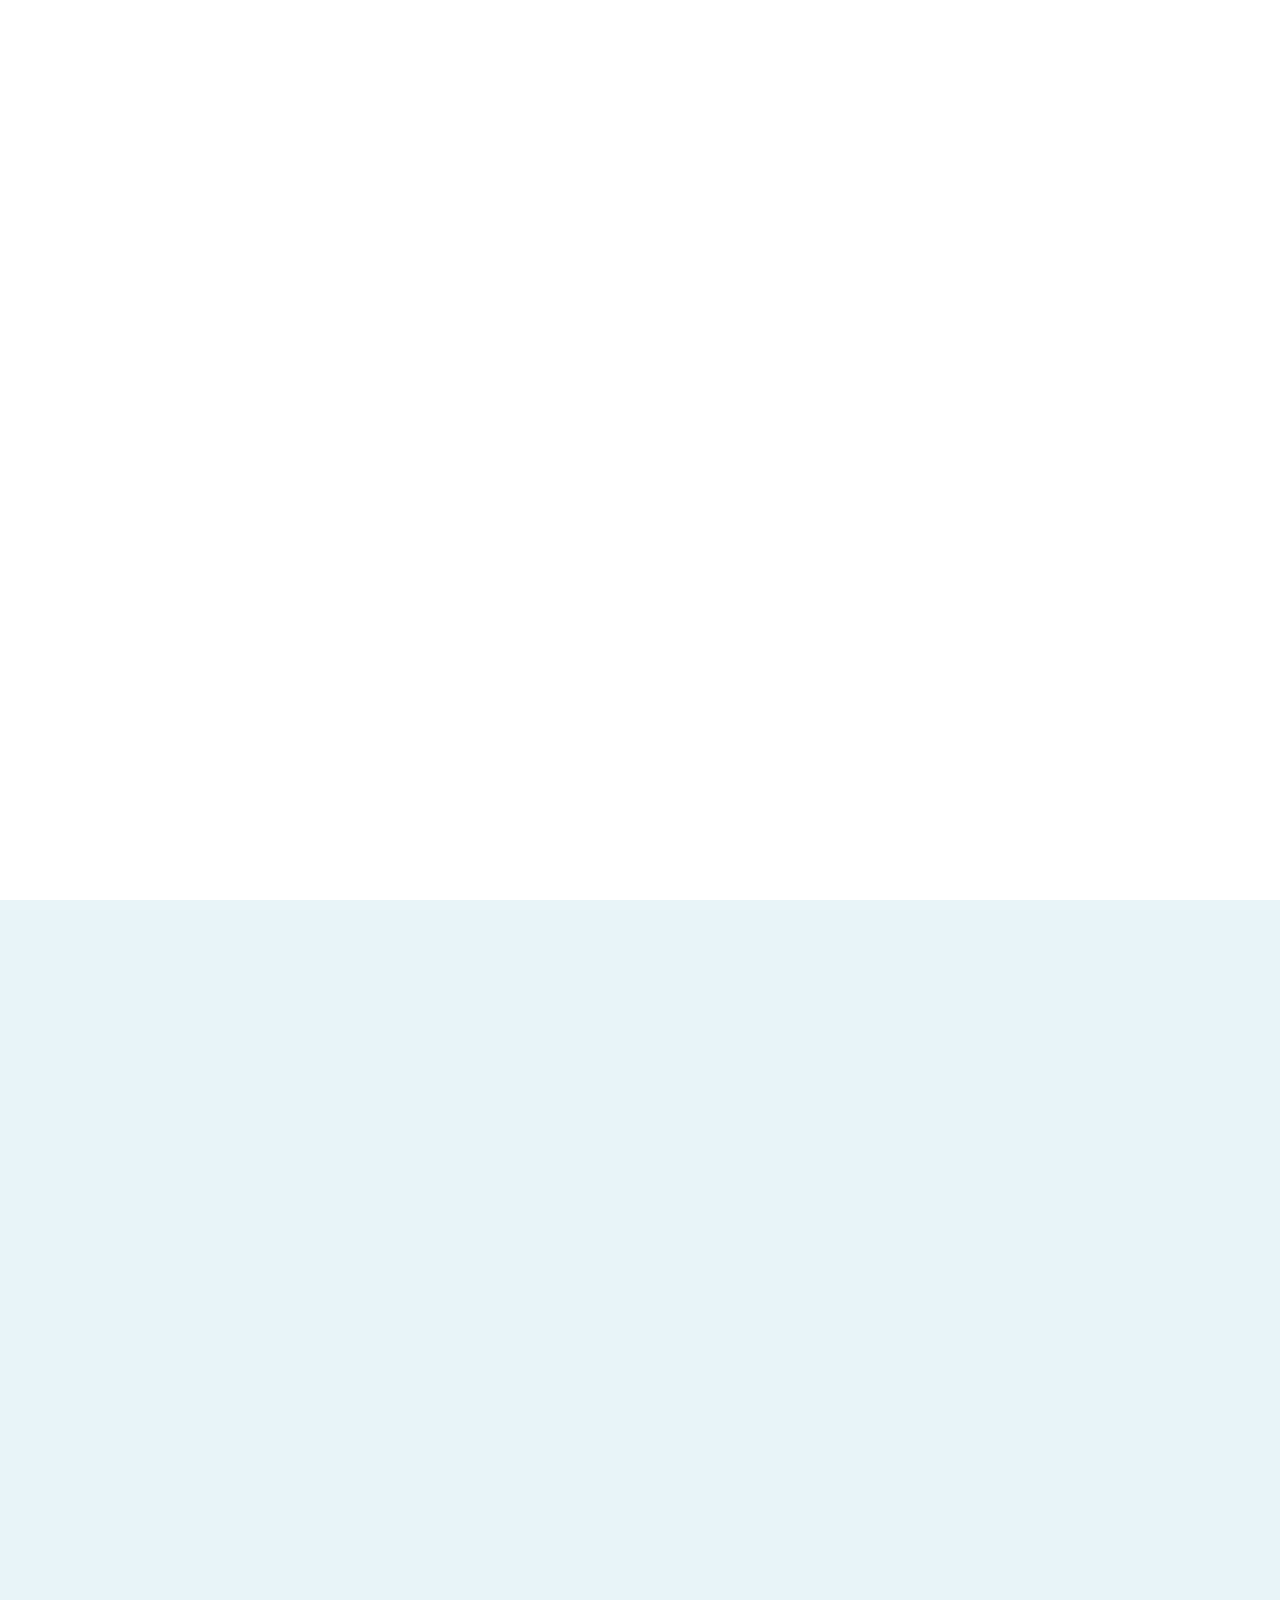
==== commit 816c4138: "AggiornamentoGrosso4giugno" ====
--- a/docs/index.html
+++ b/docs/index.html
@@ -3,24 +3,39 @@
 <head>
   <meta charset="UTF-8">
   <meta name="viewport" content="width=device-width, initial-scale=1.0">
-  <title>Il Post - The Printed Book</title>
-  <link rel="stylesheet" href="style.css?v=7">
+  <title>Masterpost</title>
+  <link rel="stylesheet" href="style.css?v=8">
 </head>
-<body>
 
-  <!-- NUOVA COPERTINA (montagna + MASTERPOST + timeline + scorri giù) -->
+<body class="cover-active lock-scroll">
+
+<!-- NUOVA COPERTINA (montagna + MASTERPOST + timeline + scorri giù) -->
   <section class="cover-section" id="cover-section">
     <div class="cover-hero">
+      
+      <!-- Contenitore SOLO per i testi (Evita conflitti di posizionamento) -->
       <div class="cover-container">
-        <h1 class="cover-title">MASTERPOST</h1>
-        <div class="cover-timeline-wrapper" id="coverTimelineWrapper">
-          <div class="cover-timeline-bar" id="coverTimelineBar"></div>
-          <div class="cover-timeline-indicator" id="coverIndicator"></div>
+        <h3 class="cover-title">Masterpost</h3>
+        <h3 class="cover-subtitle">La Guerra in Iran</h3>
+      </div>
+
+      <div class="cover-controls-container">
+
+      <!-- Elementi di controllo spostati come figli diretti di cover-hero -->
+      <div class="cover-timeline-wrapper">
+        <button class="timeline-nav-btn btn-left" onclick="moveTimeline(-1)">&lt;</button>
+        <div class="cover-timeline-bar">
+          <div class="cover-timeline-indicator"></div>
         </div>
-        <button class="cover-scroll-button" onclick="scrollToMain()">
-          scorri giù ↓
-        </button>
+        <button class="timeline-nav-btn btn-right" onclick="moveTimeline(1)">&gt;</button>
       </div>
+
+      <button class="cover-scroll-button" onclick="scrollToMain()">
+        scorri giù ↓
+      </button>
+
+      </div>
+
     </div>
   </section>
 
@@ -28,33 +43,100 @@
   <div class="main-wrapper" id="main-wrapper">
     <header class="top-header">
       <h1 class="header-logo">Il Post</h1>
-      <h1 class="header-title">La Guerra USA-Iran (2026)</h1>
-      <div class="header-right"></div>
+      <h1 class="header-title">La Guerra in Iran</h1>
+      <div class="header-right">
+        <button class="cover-back-button" id="back-to-cover-btn">Mostra Copertina ↑</button>
+      </div>
     </header>
 
-    <div class="subheader" id="subheader">
-      <div class="subheader-filters">
-        <button class="filter-btn active" data-filter="all">Attacchi militari</button>
-        <button class="filter-btn" data-filter="technology">Diplomazia</button>
-        <button class="filter-btn" data-filter="cultural">Dichiarazioni ufficiali</button>
-        <button class="filter-btn" data-filter="business">Stretto di Hormuz</button>
-        <button class="filter-btn" data-filter="business">Vita in Iran</button>
-      </div>
-    </div>
+<div class="subheader" id="subheader">
+  <div class="subheader-filters">
+    <button class="filter-btn active" data-filter="all">Tutti gli articoli</button>
+    <button class="filter-btn" data-filter="OM">Operazioni militari</button>
+    <button class="filter-btn" data-filter="ES">Energia e Stretto di Hormuz</button>
+    <button class="filter-btn" data-filter="DN">Diplomazia e negoziati</button>
+    <button class="filter-btn" data-filter="VC">Vittime civili</button>
+    <button class="filter-btn" data-filter="SA">Strategia e analisi politica</button>
+    <button class="filter-btn" data-filter="ER">Escalation regionale</button>
+    <button class="filter-btn" data-filter="AL">Attori e Leadership</button>
+  </div>
+</div>
 
     <div class="main-content">
       <div class="sidebar">
         <header class="editorial-header">
-          <span class="pub-meta">Masterpost</span>
-          <p class="subtitle">From clay tablets to digital ink: a history of human knowledge transmission.</p>
+          <span class="pub-meta">Indice</span>
         </header>
         <div class="timeline-bar" id="timeline-bar"></div>
       </div>
 
       <main class="article-area" id="article-area"></main>
 
-      <div class="mobile-timeline" id="mobile-timeline"></div>
+  
+
+
+    <!-- Sezione per mappa interattiva -->
+  
+    <div class="right-panel" id="right-panel">
+      <div class="map-container">
+        <h4 class="map-captionTitoloPrincipale">Mappa Interattiva</h4>
+        
+        <div class="map-rectangle">
+          <button class="map-nav-btn prev-btn" id="map-prev">&lt;</button>
+          
+          <img src="BasiRisorse.png" alt="Mappa Interattiva" id="map-img" class="map-image-content">
+          
+          <button class="map-nav-btn next-btn" id="map-next">&gt;</button>
+        </div>
+        
+        <p class="map-captionTitoloImmagine" id="map-caption">Basi e risorse di appoggio degli Stati Uniti attaccate dall'Iran</p>
+
+      </div>
+
+      
+      <hr class="panel-divider">
+
+
+      <!-- Sezione per spiegato bene e altri contenuti -->
+
+      <div class="spiegato-bene-container">
+        <h4 class="sb-section-title">Spiegato bene</h4>
+        <div class="sb-articles-list">
+          <div class="sb-article">
+            <div class="sb-image-placeholder"></div>
+            <a href="https://www.ilpost.it/2026/02/28/cronologia-escalation-israele-stati-uniti-iran/" target="_blank" rel="noopener" class="sb-title">Come siamo arrivati fin qui tra Stati Uniti, Iran e Israele</a>
+          </div>
+          <div class="sb-article">
+            <div class="sb-image-placeholder"></div>
+            <a href="https://www.ilpost.it/2026/02/28/israele-ha-lanciato-un-attacco-contro-liran/" target="_blank" rel="noopener" class="sb-title">Cosa sappiamo dell'attacco di Israele e degli Stati Uniti contro l'Iran</a>
+          </div>
+          <div class="sb-article">
+            <div class="sb-image-placeholder"></div>
+            <a href="https://www.ilpost.it/2026/03/01/attacchi-iran-paesi-del-golfo/" target="_blank" rel="noopener" class="sb-title">Perché l'Iran attacca obiettivi civili nei paesi del Golfo</a>
+          </div>
+          <div class="sb-article">
+            <div class="sb-image-placeholder"></div>
+            <a href="https://www.ilpost.it/2026/03/02/iran-guerra-risposte/" target="_blank" rel="noopener" class="sb-title">Le cose da sapere sull'Iran per capire questa guerra</a>
+          </div>
+          <div class="sb-article">
+            <div class="sb-image-placeholder"></div>
+            <a href="https://www.ilpost.it/2026/03/02/trump-iran-venezuela/" target="_blank" rel="noopener" class="sb-title">I due approcci alla guerra di Trump</a>
+          </div>
+           <div class="sb-article">
+            <div class="sb-image-placeholder"></div>
+            <a href="https://www.ilpost.it/2026/03/08/iran-mojtaba-khamenei/" target="_blank" rel="noopener" class="sb-title">Chi è Mojtaba Khamenei</a>
+          </div>
+          <div class="sb-article">
+            <div class="sb-image-placeholder"></div>
+            <a href="https://www.ilpost.it/2026/03/03/cosa-sono-i-droni-shahed-inventati-dalliran/" target="_blank" rel="noopener" class="sb-title">Cosa sono i droni Shahed, inventati dall'Iran</a>
+          </div>
+        </div>
+      </div>
     </div>
+    </div>
+ 
+ 
+  <!-- Sezione homepage finta -->
 
     <div class="home-view" id="home-view" style="display: none;">
       <button class="back-button" id="back-button">← Back to Timeline</button>
@@ -84,16 +166,16 @@
     </div>
   </div>
 
-  <!-- COPERTINA INIZIALE (immagine + due pulsanti) -->
+
+
+<!-- COVER INIZIALE --> 
   <div id="initial-cover" class="initial-cover">
-    <!-- Cerchio invisibile che si espanderà al click -->
-    <div id="transition-ripple" class="transition-ripple"></div>
-    <!-- pulsante, ora trasparente -->
-
-    <button id="masterpost-button" onclick="triggerCoverAnimation()">MasterPost Guerra Usa Iran</button>
-
+    <div class="cover-content-wrapper">
+      <button id="masterpost-button" class="wave" onclick="triggerCoverAnimation(event)">MasterPost Guerra Usa Iran</button>
+      <div id="transition-ripple" class="transition-ripple"></div>
+    </div>
   </div>
 
-  <script src="script.js?v=7"></script>
+  <script src="script.js?v=8" defer></script>
 </body>
 </html>
--- a/docs/style.css
+++ b/docs/style.css
@@ -2,99 +2,186 @@
 html, body {
   margin: 0;
   padding: 0;
+  height: 100%;
   font-family: 'Georgia', serif;
   color: #1a3038;
   background-color: #e8f4f8;
   scroll-behavior: smooth;
 }
 
+
+/* Blocca lo scroll della pagina */
+body.lock-scroll {
+  overflow: hidden;
+  height: 100vh;
+}
+
+.cover-section.hidden {
+  display: none !important;
+}
+/* Rinforzo per l'header: mantiene la priorità visiva */
+.top-header {
+  position: relative;
+  z-index: 100;
+  flex-shrink: 0;
+}
+
+/* Previene lo scrolling prima che venga cliccata la pagina*/
+html:has(#initial-cover:not(.fade-out)),
+html:has(#initial-cover:not(.fade-out)) body,
+html:has(#initial-cover:not(.fade-out)) .article-area,
+html:has(#initial-cover:not(.fade-out)) .home-view {
+  overflow: hidden !important;
+  height: 100vh !important;
+}
 /* ========== COPERTINA INIZIALE (overlay fisso) ========== */
+
+
 .initial-cover {
   position: fixed;
   top: 0;
   left: 0;
   width: 100vw;
   height: 100vh;
-  background-image: url('IlPostFigma.png');
-  background-size: cover;
-  background-position: center;
+  background-color: #FFF; /* Sfondo di riempimento per schermi fuori scala */
   display: flex;
   justify-content: center;
   align-items: center;
-  gap: 2rem;
   z-index: 1000;
-
   /* Gestione della dissolvenza finale */
   transition: opacity 0.25s ease-out, visibility 0.25s;
   opacity: 1;
   visibility: visible;
 }
 
+
+.cover-content-wrapper {
+  position: relative;
+  aspect-ratio: 1858 / 975; 
+  
+  /* Permette al contenitore di allargarsi al massimo... */
+  width: 100%;
+  max-width: 100vw;
+  /* ...ma lo costringe a rimpicciolirsi se lo schermo è troppo basso, mantenendo l'aspect-ratio */
+  max-height: 100vh;
+  
+  background-image: url('IlPostFigmaDef.png');
+  
+  /* Sostituito "contain" con "100% 100%": ora l'immagine riempie esattamente il box proporzionato, senza spazi vuoti */
+  background-size: 100% 100%; 
+  background-position: center;
+  background-repeat: no-repeat;
+}
+
 .initial-cover.fade-out {
   opacity: 0;
   visibility: hidden;
 }
 
 #masterpost-button {
-  /* Regola queste dimensioni (o usa width/height) per coprire il tuo bottone disegnato */
-  padding: 20px 40px; 
-  font-size: 1.5rem;
-  font-weight: bold;
+  /* Dimensioni invariate   13.455%;*/
+  width: 13.45%;
+  height: 7.179%;
+  
+  /* Nuove coordinate corrette */
+  position: absolute;
+  left: 66.5%;
+  top: 8%;
+  
+  /* Reset anti-interferenze */
+  margin: 0 !important;
+  padding: 0 !important;
+  transform: none !important;
+  box-sizing: border-box !important;
+  
+  /* Aspetto e bordi */
   border: none;
+  border-radius: 10px;
   cursor: pointer;
-  border-radius: 10px;
-  
-  /* Rendo il testo e lo sfondo invisibili ma perfettamente cliccabili */
+  
+  background-color: transparent;
   color: transparent;
-  background-color: transparent;
-  
-  /* Sicurezza per i livelli di click */
-  position: relative;
+  
+  /* Livelli di sicurezza */
   z-index: 1010; 
   outline: none;
 }
-/* ========== EFFETTO DI ESPANSIONE (RIPPLE) ========== */
+
+
+.wave {
+  animation: wave-pulse 2s infinite; /* Dura 2 secondi e si ripete all'infinito */
+}
+
+@keyframes wave-pulse {
+  0% {
+    /* L'animazione parte 5px all'interno dei confini fisici del bottone */
+    box-shadow: 0 0 0 -10px rgba(255, 246, 100, 0.6);
+  }
+  70% {
+    /* Espansione massima compensata per mantenere la proporzione dell'effetto */
+    box-shadow: 0 0 0 20px rgba(255, 246, 100, 0);
+  }
+  100% {
+    /* Ritorno al punto di partenza interno */
+    box-shadow: 0 0 0 -10px rgba(255, 246, 100, 0);
+  }
+}
+
+/* ========== EFFETTO DI ESPANSIONE (RIPPLE AGGIORNATO) ========== */
 .transition-ripple {
   position: absolute;
-  /* Parte dal centro (coincide con la posizione attuale del bottone) */
-  top: 50%;
-  left: 50%;
-  transform: translate(-50%, -50%);
-  width: 0;
-  height: 0;
   border-radius: 50%;
   
-  /* Scegli il colore dell'onda d'urto (es. bianco, nero, o un rosso #ff0000) */
-  background-color: ##fffd8d; 
+  /* Keeps your original half-transparent pale yellow background color */
+  background-color: rgb(255 253 141 / 0.75);
   
   pointer-events: none; /* Evita che blocchi il click sul bottone */
   z-index: 1005;
   
-  /* Transizione fluida e d'impatto per l'apertura */
-  transition: width 0.4s cubic-bezier(0.1, 0.8, 0.3, 1), 
-              height 0.4s cubic-bezier(0.1, 0.8, 0.3, 1);
-}
-
-/* Quando attivato, si espande fino a coprire qualsiasi schermo (vmax) */
-.transition-ripple.expand {
-  width: 250vmax;
-  height: 250vmax;
-}
-
-/* ========== NUOVA COPERTINA (montagna + MASTERPOST) ========== */
+  /* Start completely scaled down */
+  transform: scale(0);
+}
+
+.transition-ripple.start {
+  transform: scale(0.2);
+}
+
+.transition-ripple.active {
+  transform: scale(2);
+  /* Uses the exact 700ms duration from your second code block */
+  transition: transform 700ms ease-out;
+}
+
+
+/* ========== NUOVA COPERTINA (foto + MASTERPOST) ========== */
 .cover-section {
   height: 100vh;
   width: 100%;
+  position: relative;
+  display: flex;
+  align-items: center;
+  justify-content: flex-start; /* Allinea la gabbia dei contenuti a sinistra */
+  padding-left: 8%; /* Distanza elegante dal bordo sinistro dello schermo */
+  overflow: hidden;
+}
+
+/* Immagine specchiata (Uomo con bandiera a destra) */
+.cover-section::before {
+  content: "";
+  position: absolute;
+  top: 0;
+  left: 0;
+  width: 100%;
+  height: 100%;
   background-image: url('https://www.radiopopolare.it/_next/image?url=%2Fwp-content%2Fuploads%2F2026%2F03%2FIran-2026-ANSA.jpg&w=2560&q=85');
   background-size: cover;
   background-position: center 30%;
   background-repeat: no-repeat;
-  position: relative;
-  display: flex;
-  align-items: center;
-  justify-content: center;
-}
-
+  transform: scaleX(-1); 
+  z-index: 0;
+}
+
+/* MODIFICA 3: Oscuramento limitato al 40% della pagina da sinistra */
 .cover-section::after {
   content: "";
   position: absolute;
@@ -102,101 +189,193 @@
   left: 0;
   width: 100%;
   height: 100%;
-  background-color: rgba(255, 255, 191, 0.45);
+  /* La sfumatura parte scura a sinistra e diventa 100% trasparente (0) al 40% della larghezza */
+  background: linear-gradient(90deg, rgba(15, 20, 25, 0.85) 0%, rgba(15, 20, 25, 0.5) 25%, rgba(15, 20, 25, 0) 40%);
   backdrop-filter: blur(1px);
-  z-index: 0;
-}
-
+  z-index: 1;
+}
+
+/* MODIFICA 2: Contenitore Hero allineato a sinistra */
 .cover-hero {
+  width: 100%;
+  max-width: 850px;
+  padding: 0;
+  display: flex;
+  flex-direction: column;
+  align-items: flex-start;
+  height: 100%;
+  justify-content: center;
+  box-sizing: border-box;
+}
+
+/* MODIFICA 2.1: Container testi (ora contiene solo i titoli) */
+.cover-container {
+  position: relative; /* <--- AGGIUNTA: protegge i testi */
+  z-index: 2;         /* <--- AGGIUNTA: mantiene i testi sopra lo sfondo */
+  width: 100%;
+  display: flex;
+  flex-direction: column;
+  align-items: flex-start;
+  margin-bottom: 2rem; 
+}
+
+/* MODIFICA 1: Tornato "Titolo Piccolo" (Occhiello) */
+.cover-title {
+  font-size:  1.7rem;
+  font-weight: 400;
+  font-family: Garamond,'Times New Roman', Times, serif;
+  letter-spacing: 0.4rem;
+  color: #8B5A2B; /* Colore cuoio/marrone d'accento */
+  margin-bottom: -30px; /* Spazio esatto di 20px sopra il sottotitolo */
+  text-align: left;
+  user-select: none;
+}
+
+/* MODIFICA 1.1 e 4: Sottotitolo Grande, Bianco e su una sola riga con (2026) */
+.cover-subtitle {
+  font-size: clamp(2rem, 4.5vw, 3.5rem);
+  font-weight: 400;
+  font-family: Garamond,'Times New Roman', Times, serif;
+  letter-spacing: 0.2rem;
+  text-transform: uppercase;
+  color: #ffffff; /* Bianco puro per contrastare lo sfondo scuro */
+  margin-bottom: 0;
+  text-align: left;
+  line-height: 1.1;
+  text-shadow: 0 4px 20px rgba(0,0,0,0.5);
+  user-select: none;
+  white-space: nowrap; /* Impedisce a (2026) di andare a capo */
+}
+
+/* Il Box Contenitore a tutta larghezza schermo */
+.cover-controls-container {
+  position: absolute;
+  bottom: 100px;
+  left: 0;
+  width: 100%;                  
+  
+  display: grid;
+  grid-template-columns: 1fr 1fr; 
+  align-items: center;         
+  
+  padding: 0 50px;             
+  column-gap: 60px;              /* MODIFICATO: Crea lo spazio di 30px + 30px dal centro */
+  box-sizing: border-box;
+  z-index: 20;
+}
+
+/* La Timeline (Occupa TUTTA la metà sinistra disponibile) */
+.cover-timeline-wrapper {
+  width: 60%;                    
+  justify-self: end;             /* AGGIUNTO: Calamita la timeline verso il centro pagina */
+  margin-right: 60px;
+  display: flex;
+  align-items: center;
+  height: 90px;
+  border: 3px solid #8B5A2B;
+  border-radius: 10px;
+  background: rgba(255,255,255,0.8);
+  backdrop-filter: blur(6px);
+  box-sizing: border-box;
+  overflow: hidden;
+}
+
+
+/* Pulsanti laterali freccia */
+.timeline-nav-btn {
+  width: 50px;
+  height: 100%;
+  background: #ffffff;
+  border: none;
+  cursor: pointer;
+  color: #8B5A2B;
+  font-size: 1.5rem;
+  display: flex;
+  align-items: center;
+  justify-content: center;
+}
+
+.btn-left { border-right: 2px solid #8B5A2B; }
+.btn-right { border-left: 2px solid #8B5A2B; }
+
+.cover-timeline-bar {
+  flex-grow: 1;
+  width: 100%;
+  height: 100%; 
+  background: rgba(255,255,255,0.8);
+  backdrop-filter: blur(6px);
   position: relative;
-  z-index: 2;
-  width: 100%;
-  max-width: 850px;
-  padding: 0 1.5rem;
-  display: flex;
-  flex-direction: column;
-  align-items: center;
-}
-
-.cover-container {
-  width: 100%;
-  display: flex;
-  flex-direction: column;
-  align-items: center;
-}
-
-.cover-title {
-  font-size: clamp(2.2rem, 8vw, 4.5rem);
-  font-weight: 400;
-  font-family: 'Times New Roman', Times, serif;
-  letter-spacing: 0.4rem;
-  text-transform: uppercase;
-  color: #1a1a1a;
-  margin-bottom: 2.5rem;
-  text-align: center;
-  line-height: 1.2;
-  opacity: 0.9;
-  text-shadow: 0 1px 3px rgba(255,255,191,0.8);
-  user-select: none;
-}
-
-.cover-timeline-wrapper {
-  position: relative;
-  width: 100%;
-  border: 3px solid #8B5A2B;
-  padding: 12px;
-  border-radius: 60px;
-  background: transparent;
-  margin-bottom: 0.5rem;
-}
-
-.cover-timeline-bar {
-  width: 100%;
-  height: 90px;
-  background-color: #ffffff;
-  border-radius: 45px;
-  box-shadow: inset 3px 0 0 #1a1a1a, inset -3px 0 0 #1a1a1a, 0 4px 14px rgba(0,0,0,0.1);
+  
   background-image:
-    repeating-linear-gradient(to right, transparent 0px, transparent 3px, #1a1a1a 3px, #1a1a1a 6px, transparent 6px, transparent 28px),
-    repeating-linear-gradient(to right, transparent 0px, transparent 17px, #1a1a1a 17px, #1a1a1a 19px, transparent 19px, transparent 28px);
-  background-size: 28px 90%, 28px 30%;
-  background-position: bottom, bottom;
-  background-repeat: repeat-x;
-}
-
+    linear-gradient(#1a1a1a, #1a1a1a), linear-gradient(#1a1a1a, #1a1a1a), 
+    linear-gradient(#1a1a1a, #1a1a1a), linear-gradient(#1a1a1a, #1a1a1a),
+    linear-gradient(#1a1a1a, #1a1a1a), linear-gradient(#1a1a1a, #1a1a1a),
+    linear-gradient(#1a1a1a, #1a1a1a), linear-gradient(#1a1a1a, #1a1a1a),
+    linear-gradient(#1a1a1a, #1a1a1a), linear-gradient(#1a1a1a, #1a1a1a),
+    linear-gradient(#1a1a1a, #1a1a1a), linear-gradient(#1a1a1a, #1a1a1a),
+    linear-gradient(#1a1a1a, #1a1a1a), linear-gradient(#1a1a1a, #1a1a1a),
+    linear-gradient(#1a1a1a, #1a1a1a), linear-gradient(#1a1a1a, #1a1a1a),
+    linear-gradient(#1a1a1a, #1a1a1a);
+
+  background-size: 
+    3px 60%, 3px 30%, 3px 60%, 3px 30%, 3px 30%, 3px 30%, 3px 30%, 3px 30%, 
+    3px 60%, 3px 60%, 3px 30%, 3px 30%, 3px 30%, 3px 30%, 3px 30%, 3px 30%,
+    100% 2px;
+
+  background-position:
+    5% center,   11% center,  17% center,  23% center, 
+    29% center,  35% center,  41% center,  47% center, 
+    53% center,  59% center,  65% center,  71% center, 
+    77% center,  83% center,  89% center,  95% center,
+    center center;
+
+  background-repeat: no-repeat;
+}
+
+/* Indicatore a triangolo */
 .cover-timeline-indicator {
   position: absolute;
-  top: 0;
   bottom: 0;
-  width: 5px;
-  background-color: #8B5A2B;
-  border-radius: 3px;
+  left: 50%; 
+  transform: translateX(-50%);
+  width: 0;
+  height: 0;
+  border-left: 8px solid transparent;
+  border-right: 8px solid transparent;
+  border-bottom: 12px solid #ff0000; 
+  z-index: 10;
   cursor: grab;
-  z-index: 10;
-  transition: background-color 0.15s;
-  left: 10%;
 }
 
 .cover-timeline-indicator:active {
   cursor: grabbing;
-  background-color: #6b4226;
-}
-
+}
+
+/* Il Bottone (Posizionato nella metà destra) */
 .cover-scroll-button {
-  margin-top: 1.2rem;
+  justify-self: start;          /* Mantiene l'angolo sinistro fisso a 30px dal centro pagina */
+  width: auto;                  /* MODIFICATO: Rende la larghezza dinamica */
+  min-width: max-content;       /* AGGIUNTO: Costringe il box ad adattarsi esattamente al testo */
+  white-space: nowrap;          /* AGGIUNTO: Impedisce al titolo di andare a capo su più righe */
+  padding: 0.75rem 2.5rem;      /* MODIFICATO: Aggiunge spazio a destra e sinistra del testo */
+  margin: 0;
+  box-sizing: border-box;
+
+  /* Stile grafico invariato */
   background: rgba(255,255,255,0.8);
   backdrop-filter: blur(6px);
-  border: 1px solid #8B5A2B;
+  border: 2px solid #8B5A2B;
   color: #3a2c1c;
   font-family: 'Inter', 'Helvetica Neue', sans-serif;
-  font-size: 0.95rem;
+  font-size: 1.4rem;
   font-weight: 400;
   letter-spacing: 0.07em;
-  padding: 0.5rem 1.8rem;
-  border-radius: 2.5rem;
+  border-radius: 3.75rem;
+  text-align: center;
   cursor: pointer;
   transition: all 0.2s ease;
   box-shadow: 0 2px 8px rgba(0,0,0,0.05);
+  animation: wave-pulse 2s infinite;
 }
 
 .cover-scroll-button:hover {
@@ -205,6 +384,7 @@
   color: #1a1a1a;
   box-shadow: 0 4px 12px rgba(0,0,0,0.1);
 }
+
 
 /* ========== MAIN WRAPPER (height 100vh, contiene l'interfaccia originale) ========== */
 .main-wrapper {
@@ -255,7 +435,28 @@
 
 .header-right {
   flex: 0 0 auto;
-  width: 100px;
+  width: 150px;
+  display: flex;
+  justify-content: flex-end;
+}
+
+/* Stile del pulsante (identico a .back-button ma ottimizzato per l'header) */
+.cover-back-button {
+  background-color: #5b7b8a;
+  color: #ffffff;
+  border: none;
+  padding: 10px 20px;
+  border-radius: 4px;
+  font-family: 'Helvetica Neue', Arial, sans-serif;
+  font-size: 12px;
+  font-weight: bold;
+  cursor: pointer;
+  transition: background-color 0.2s ease;
+  white-space: nowrap;
+}
+
+.cover-back-button:hover {
+  background-color: #4a6572;
 }
 
 /* Subheader */
@@ -291,7 +492,7 @@
 /* Sidebar with light blue background */
 .sidebar {
   position: relative;
-  width: 340px;
+  width: 400px;
   height: 100%;
   padding: 40px 20px 40px 40px;
   box-sizing: border-box;
@@ -309,7 +510,7 @@
 
 .pub-meta {
   font-family: 'Helvetica Neue', Arial, sans-serif;
-  font-size: 11px;
+  font-size: 15px;
   font-weight: bold;
   text-transform: uppercase;
   letter-spacing: 2px;
@@ -353,47 +554,90 @@
 /* Timeline Bar (The Comb) - White */
 .timeline-bar {
   position: fixed;
-  left: 60px;
-  top: 50%;
+  left: 40px;
+  top: calc(50% + 50px);
   transform: translateY(-50%);
   display: flex;
   flex-direction: column;
   justify-content: center;
   pointer-events: auto;
   z-index: 20;
+
+  /* Nascondiamo il comb all'avvio */
+  opacity: 0;
+  visibility: hidden;
+  transition: opacity 0.25s ease, visibility 0.25s ease;
+}
+
+/* Per farlo apparire*/
+.timeline-bar.visible {
+  opacity: 1;
+  visibility: visible;
 }
 
 .timeline-line {
+  box-sizing: content-box;
   width: 30px;
-  height: 2px;
-  margin: 3px 0;
+  height: 5px; /* Spessore visivo del tick */
+  
+  margin: 0;
+  padding: 13px 0;
   background-color: #ffffff;
+  background-clip: content-box; /* Forza il colore solo sui 7px di altezza centrale */
+  
   cursor: pointer;
   position: relative;
   transition: width 0.3s cubic-bezier(0.25, 1, 0.5, 1), background-color 0.3s, opacity 0.4s ease, transform 0.4s ease;
 }
 
+/* Forzatura larghezza massima per i positivi */
+.timeline-line.always-long {
+  width: 150px !important;
+  background-color: #ffffff;
+  background-clip: content-box;
+}
+
+/* Cambia colore in rosso SOLO quando è attivo (cliccato) */
+.timeline-line.always-long.active {
+  background-color: #a83232 !important;
+  background-clip: content-box;
+}
+
+.timeline-line.always-long .label {
+  opacity: 1;
+}
+
 .timeline-line.hovered {
-  width: 200px;
+  width: 150px;
   background-color: #ffffff;
-}
+  background-clip: content-box;
+}
+
 .timeline-line.hovered-above,
 .timeline-line.hovered-below {
   width: 120px;
   background-color: #ffffff;
-}
+  background-clip: content-box;
+}
+
 .timeline-line.hovered-near {
   width: 70px;
   background-color: #ffffff;
-}
+  background-clip: content-box;
+}
+
 .timeline-line.active {
   background-color: #a83232;
+  background-clip: content-box;
   width: 150px;
 }
+
+/* Label del pettine (mostra il titolo dell'articolo) */
 .timeline-line .label {
   position: absolute;
   left: calc(100% + 15px);
-  top: -8px;
+  top: 50%;
+  transform: translateY(-50%);
   opacity: 0;
   pointer-events: none;
   transition: opacity 0.3s ease;
@@ -406,42 +650,74 @@
   align-items: center;
   gap: 8px;
 }
-.timeline-line .label .label-date {
-  color: #a83232;
-}
+
 .timeline-line.hovered .label,
 .timeline-line.active .label {
   opacity: 1;
 }
+
 .timeline-line.filtered-out {
   opacity: 0.15;
   pointer-events: none;
 }
 
-/* Article Area */
+/****** Article Area **************/
 .article-area {
   flex: 1;
   height: 100%;
   overflow-y: scroll;
   scroll-behavior: smooth;
-  padding: 40px 5%;
+  padding: 40px 5%; 
   box-sizing: border-box;
   background-color: #e8f4f8;
 }
 
-/* Article Cards (invariate) */
+/* Article Cards */
 .article-card {
-  max-width: 600px;
+  width: 100%; 
   margin-bottom: 16px;
   background: #ffffff;
   border: 1px solid #d0d0d0;
   border-radius: 4px;
   overflow: hidden;
   transition: all 0.3s ease;
-}
+  box-sizing: border-box;
+}
+
+
+/* Ripristina il cursore cliccabile anche per gli articoli speciali */
+.article-card.always-expanded .article-card-header {
+  cursor: pointer;
+}
+
+/* EFFETTO ROSSO: Quando l'articolo speciale viene cliccato */
+.article-card.always-expanded.clicked-red {
+  border-color: #a83232; /* Il bordo della card diventa rosso */
+}
+
+.article-card.always-expanded.clicked-red .article-card-header {
+  background: #a83232; /* L'header grigio diventa rosso */
+  transition: background 0.3s ease;
+}
+
+/* Cambia il colore dei testi interni all'header per renderli leggibili sul rosso */
+.article-card.always-expanded.clicked-red h2 {
+  color: #ffffff;
+}
+
+.article-card.always-expanded.clicked-red .article-date-inline {
+  color: #f0f0f0; /* La data diventa bianco opaco */
+}
+
+.article-card.always-expanded.clicked-red .article-toggle {
+  color: #ffffff; /* La freccetta diventa bianca */
+}
+
 .article-card:hover {
   box-shadow: 0 2px 8px rgba(0, 0, 0, 0.1);
 }
+
+/* Header dell'articolo (Grigio) */
 .article-card-header {
   padding: 16px;
   background: #f9f9f9;
@@ -452,9 +728,11 @@
   user-select: none;
   transition: background 0.2s ease;
 }
+
 .article-card-header:hover {
   background: #f0f0f0;
 }
+
 .article-card h2 {
   font-family: 'Georgia', serif;
   font-size: 1.2rem;
@@ -464,6 +742,17 @@
   line-height: 1.3;
   flex: 1;
 }
+
+/* Data interna */
+.article-date-inline {
+  font-size: 0.85rem;
+  font-weight: normal;
+  color: #757575;
+  margin-right: 12px;
+  white-space: nowrap; 
+}
+
+/* Freccia di controllo */
 .article-toggle {
   font-size: 1.2rem;
   color: #5b7b8a;
@@ -471,147 +760,242 @@
   transition: transform 0.3s ease;
   flex-shrink: 0;
 }
+
 .article-card.expanded .article-toggle {
   transform: rotate(180deg);
 }
+
+/* NUOVO: Blocco Summary (Sfondo Bianco, visibile solo da chiuso) */
+.article-summary-block {
+  padding: 16px;
+  background: #ffffff;
+  font-style: italic;
+  color: #555555;
+  font-size: 0.95rem;
+  line-height: 1.4;
+  border-top: 1px solid #f0f0f0; /* Sottile linea di divisione dall'header grigio */
+}
+
+/* Nasconde il summary quando l'articolo si espande */
+.article-card.expanded .article-summary-block {
+  display: none;
+}
+
+/* Contenuto principale dell'articolo */
 .article-card-content {
   max-height: 0;
   overflow: hidden;
   transition: max-height 0.4s ease-out;
 }
+
 .article-card.expanded .article-card-content {
   max-height: 1500px;
   transition: max-height 0.4s ease-in;
 }
-.card-meta {
-  font-family: 'Helvetica Neue', Arial, sans-serif;
-  font-size: 12px;
-  font-weight: bold;
-  letter-spacing: 1px;
-  color: #a83232;
-  margin-bottom: 12px;
-  display: flex;
-  gap: 12px;
-  flex-wrap: wrap;
-  padding: 0 16px 12px 16px;
-}
-.card-tag {
-  background: #d8eaf0;
-  color: #4a6572;
-  padding: 2px 8px;
-  border-radius: 4px;
-  text-transform: uppercase;
-  font-size: 10px;
-}
+
+/* Testo dell'articolo (Padded correttamente senza tag-meta) */
 .article-card p {
   font-size: 1rem;
   line-height: 1.65;
   color: #2b3e46;
   margin: 0;
-  padding: 0 16px 16px 16px;
-}
+  padding: 16px; /* Padding uniforme su tutti i lati */
+}
+
+/* Filtri ed elementi strutturali */
 .article-card.filtered-out {
   opacity: 0.1;
   pointer-events: none;
 }
+
 .article-area::-webkit-scrollbar {
   width: 6px;
 }
+
 .article-area::-webkit-scrollbar-track {
   background: transparent;
 }
+
 .article-area::-webkit-scrollbar-thumb {
   background: #c0d6df;
   border-radius: 3px;
 }
 
-/* Mobile Timeline */
-.mobile-timeline {
-  width: 280px;
+
+/* ========== PANNELLO LATERALE DESTRO ========== */
+.right-panel {
+  width: 25% /*450px*/;
   height: 100%;
-  padding: 20px;
+  padding: 24px 20px;
   box-sizing: border-box;
-  background-color: #cce5ed;
-  border-left: 1px solid #b0d0d8;
-  overflow-y: auto;
+  background-color: #ffffff;
+  border-left: 1px solid #c0d6df;
+  display: flex;
+  flex-direction: column;
+  gap: 20px;
+  overflow: hidden;
+}
+
+/* Terzo Superiore: Mappa */
+.map-container {
+  height: 40%;
   display: flex;
   flex-direction: column;
   gap: 8px;
 }
-.mobile-timeline::before {
-  content: '';
-  position: sticky;
-  top: 0;
-  height: 20px;
-  background: linear-gradient(to bottom, #cce5ed, transparent);
-  margin: -20px -20px 0 -20px;
-  padding: 20px 20px 0 20px;
-  z-index: 5;
-}
-.mobile-timeline-item {
-  padding: 12px 16px;
-  background: #ffffff;
-  border-left: 3px solid #5b7b8a;
-  border-radius: 2px;
-  cursor: pointer;
-  transition: all 0.2s ease;
-  font-size: 0.85rem;
-  line-height: 1.3;
-  position: relative;
-}
-.mobile-timeline-item::before {
-  content: '';
+
+/* Rettangolo contenitore della mappa */
+.map-rectangle {
+  flex: 1;
+  position: relative; /* Necessario per posizionare le frecce all'interno */
+  background-color: #f0f0f0;
+  border: 1px solid #c0d6df;
+  border-radius: 4px;
+  overflow: hidden;
+}
+
+/* Stile dell'immagine dentro il rettangolo */
+.map-image-content {
+  width: 100%;
+  height: 100%;
+  object-fit: cover; /* Cambia in 'contain' se preferisci vedere l'immagine intera senza tagli laterali */
+  display: block;
+}
+
+/* Stile comune per i bottoni di navigazione */
+.map-nav-btn {
   position: absolute;
-  left: -11px;
   top: 50%;
   transform: translateY(-50%);
-  width: 8px;
-  height: 8px;
-  background: #5b7b8a;
+  background-color: rgba(17, 34, 41, 0.6); /* Sfondo scuro semi-trasparente */
+  color: #ffffff;
+  border: none;
+  width: 32px;
+  height: 32px;
   border-radius: 50%;
-  border: 2px solid #cce5ed;
-}
-.mobile-timeline-item:hover {
-  background: #f5f5f5;
-  border-left-color: #a83232;
-  transform: translateX(4px);
-}
-.mobile-timeline-item:hover::before {
-  background: #a83232;
-}
-.mobile-timeline-item.active {
-  background: #e8f4f8;
-  border-left-color: #a83232;
+  font-family: Arial, sans-serif;
+  font-size: 16px;
   font-weight: bold;
-  box-shadow: 0 2px 6px rgba(168, 50, 50, 0.1);
-}
-.mobile-timeline-item.active::before {
-  background: #a83232;
-  box-shadow: 0 0 0 3px rgba(168, 50, 50, 0.2);
-}
-.mobile-timeline-date {
+  cursor: pointer;
+  display: flex;
+  align-items: center;
+  justify-content: center;
+  z-index: 15;
+  transition: background-color 0.2s ease, transform 0.2s ease;
+}
+
+/* Effetto hover che richiama il rosso del tuo tema */
+.map-nav-btn:hover {
+  background-color: rgba(168, 50, 50, 0.9);
+}
+
+/* Posizionamento sui bordi interni */
+.prev-btn {
+  left: 10px;
+}
+.prev-btn:active {
+  transform: translateY(-50%) scale(0.9);
+}
+
+.next-btn {
+  right: 10px;
+}
+.next-btn:active {
+  transform: translateY(-50%) scale(0.9);
+}
+
+.map-captionTitoloPrincipale {
   font-family: 'Helvetica Neue', Arial, sans-serif;
-  font-size: 0.7rem;
+  font-size: 15px;
+  color: #5b7b8a;
+  line-height: 1.4;
+  margin: 0;
+}
+
+.map-captionTitoloImmagine {
+  font-family: 'Helvetica Neue', Arial, sans-serif;
+  font-size: 12px;
+  color: #5b7b8a;
+  line-height: 1.4;
+  margin: 0;
+}
+
+.panel-divider {
+  border: 0;
+  height: 1px;
+  background-color: #e0e0e0;
+  margin: 0;
+}
+
+/* Due Terzi Inferiori: Spiegato Bene */
+.spiegato-bene-container {
+  flex: 1;
+  display: flex;
+  flex-direction: column;
+  gap: 14px;
+  min-height: 0; /* Permette il corretto scrolling interno del box figli */
+}
+
+.sb-section-title {
+  font-family: 'Georgia', serif;
+  font-size: 1.15rem;
+  font-weight: normal;
+  color: #112229;
+  margin: 0;
+  padding-bottom: 4px;
+  border-bottom: 2px solid #a83232;
+  align-self: start;
+}
+
+.sb-articles-list {
+  flex: 1;
+  overflow-y: auto;
+  display: flex;
+  flex-direction: column;
+  gap: 16px;
+  padding-right: 4px;
+}
+
+.sb-article {
+  display: flex;
+  gap: 12px;
+  align-items: flex-start;
+}
+
+.sb-image-placeholder {
+  width: 85px;
+  height: 60px;
+  background: linear-gradient(135deg, #e8e8e8 0%, #f8f8f8 100%);
+  border: 1px solid #e0e0e0;
+  border-radius: 4px;
+  flex-shrink: 0;
+}
+
+.sb-title {
+  font-family: 'Helvetica Neue', Arial, sans-serif;
+  font-size: 0.85rem;
+  font-weight: 500;
+  color: #112229;
+  text-decoration: none;
+  line-height: 1.35;
+  transition: color 0.15s ease;
+  cursor: pointer;
+}
+
+.sb-title:hover {
   color: #a83232;
-  font-weight: bold;
-  margin-bottom: 4px;
-  text-transform: uppercase;
-  letter-spacing: 0.5px;
-}
-.mobile-timeline-title {
-  color: #112229;
-  font-size: 0.8rem;
-  font-weight: 500;
-}
-.mobile-timeline::-webkit-scrollbar {
-  width: 6px;
-}
-.mobile-timeline::-webkit-scrollbar-track {
+}
+
+/* Scrollbar minimale per la lista articoli */
+.sb-articles-list::-webkit-scrollbar {
+  width: 4px;
+}
+.sb-articles-list::-webkit-scrollbar-track {
   background: transparent;
 }
-.mobile-timeline::-webkit-scrollbar-thumb {
-  background: #b0d0d8;
-  border-radius: 3px;
+.sb-articles-list::-webkit-scrollbar-thumb {
+  background: #c0d6df;
+  border-radius: 2px;
 }
 
 /* Home View / Newspaper Layout (invariato) */
@@ -736,17 +1120,34 @@
   border: 1px solid #e0e0e0;
 }
 
-@media (max-width: 500px) {
-  .cover-title {
-    letter-spacing: 0.3rem;
-    margin-bottom: 2rem;
+@media (max-width: 900px) {
+  
+  /* Trasforma la griglia da 2 colonne a 1 colonna unica */
+  .cover-controls-container {
+    grid-template-columns: 1fr; 
+    row-gap: 20px;              /* Spazio verticale tra timeline e bottone */
+    column-gap: 0;
+    bottom: 80px;               /* Abbassiamo il blocco per non coprire i testi sui telefoni */
+    width: 90%;                 /* Sfrutta quasi tutto lo schermo del telefono */
   }
+
+  /* La timeline torna a distendersi a tutta larghezza al centro */
+  .cover-timeline-wrapper {
+    justify-self: center;       /* Centra la timeline nello schermo */
+    width: 100%;
+    max-width: 450px;           /* Larghezza ottimale su smartphone */
+    height: 75px;               /* Leggermente più bassa per i dispositivi mobili */
+  }
+
+  /* Ripristina la corretta proporzione della barra interna senza romperla */
   .cover-timeline-bar {
-    height: 70px;
-    border-radius: 35px;
+    height: 100%; 
   }
-  .cover-timeline-wrapper {
-    border-radius: 50px;
-    padding: 10px;
+
+  /* Centra il bottone sotto la timeline */
+  .cover-scroll-button {
+    justify-self: center;       /* Centra il bottone sotto la timeline */
+    width: 200px;               /* Accorciato leggermente per estetica mobile */
+    font-size: 1.2rem;
   }
 }
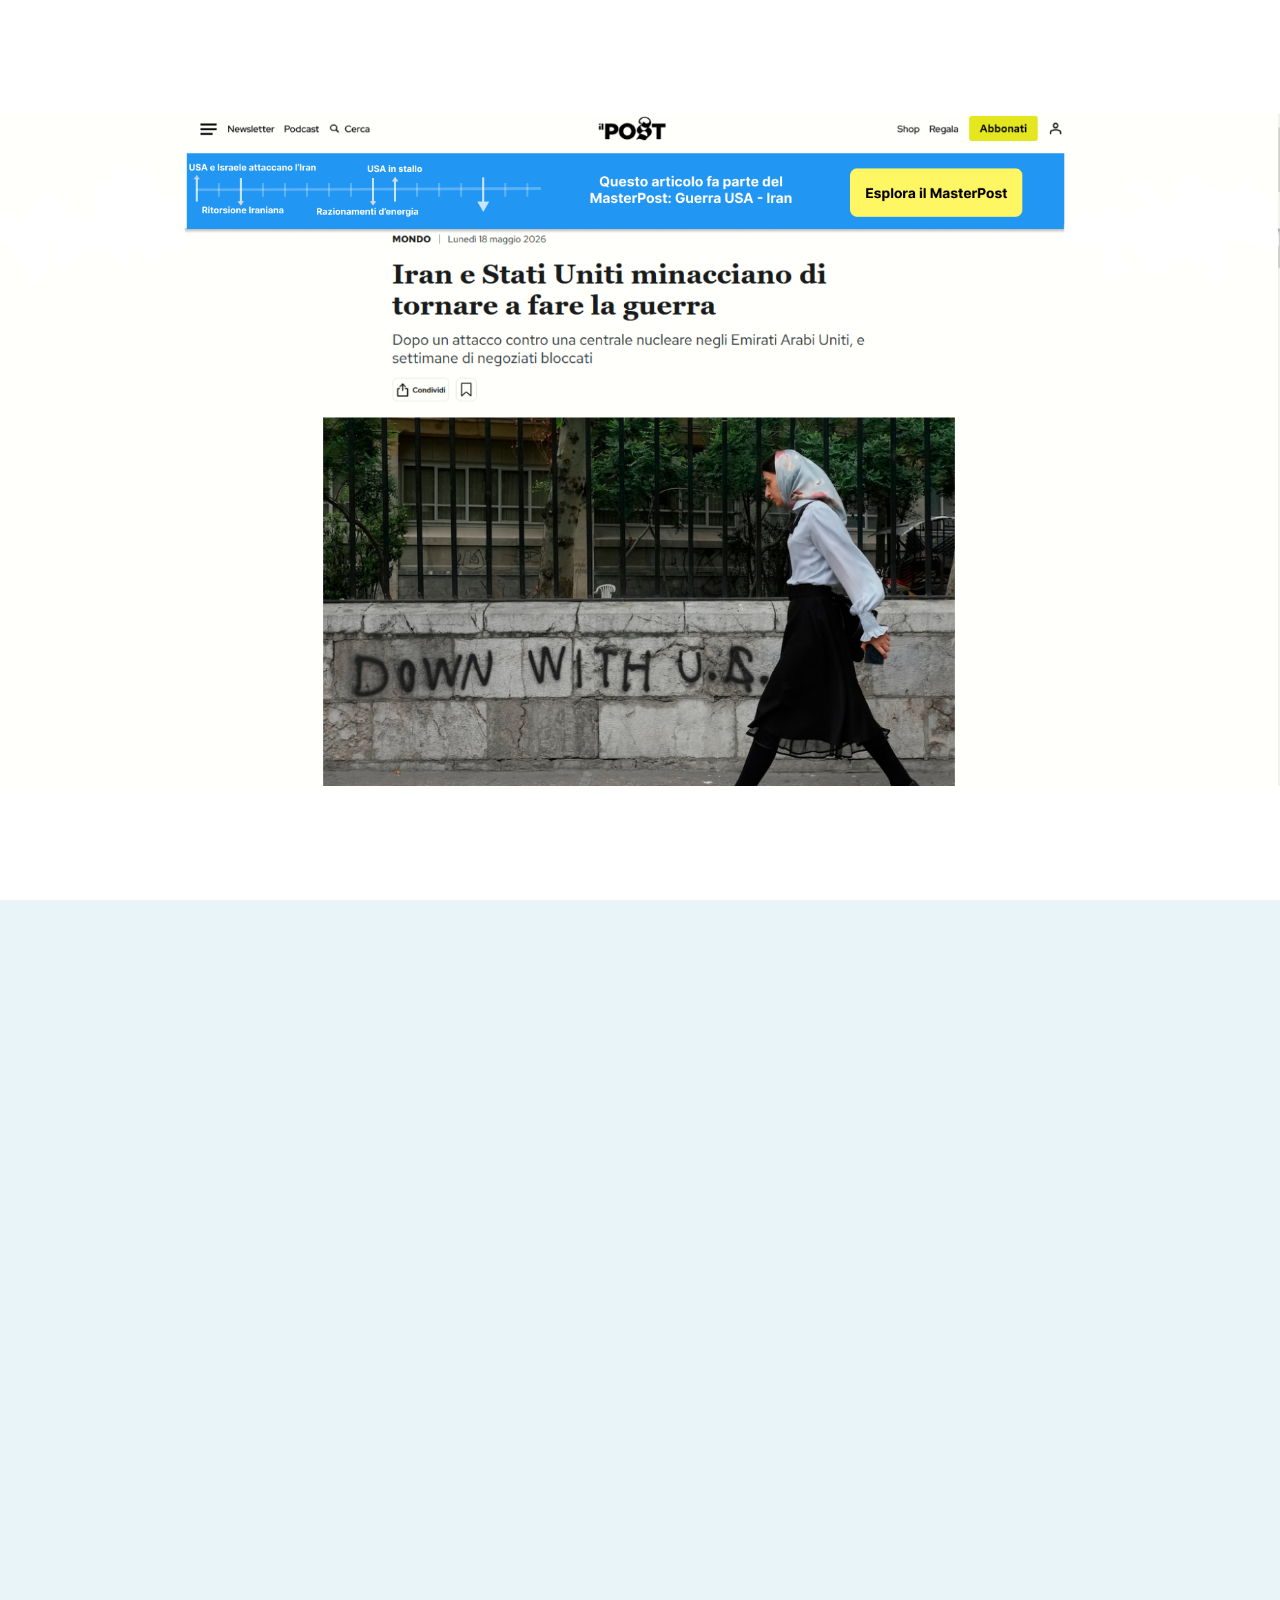
==== commit f0d8fe1d: "html adjustment" ====
--- a/docs/index.html
+++ b/docs/index.html
@@ -169,13 +169,13 @@
 
 
 <!-- COVER INIZIALE --> 
-  <div id="initial-cover" class="initial-cover">
-    <div class="cover-content-wrapper">
-      <button id="masterpost-button" class="wave" onclick="triggerCoverAnimation(event)">MasterPost Guerra Usa Iran</button>
-      <div id="transition-ripple" class="transition-ripple"></div>
+    <div id="initial-cover" class="initial-cover">
+      <div class="cover-content-wrapper">
+        <button id="masterpost-button" class="wave" onclick="triggerCoverAnimation(event)">MasterPost Guerra Usa Iran</button>
+        <div id="transition-ripple" class="transition-ripple"></div>
+      </div>
     </div>
-  </div>
 
-  <script src="script.js?v=8" defer></script>
-</body>
+    <script src="script.js?v=8" defer></script>
+  </body>
 </html>
